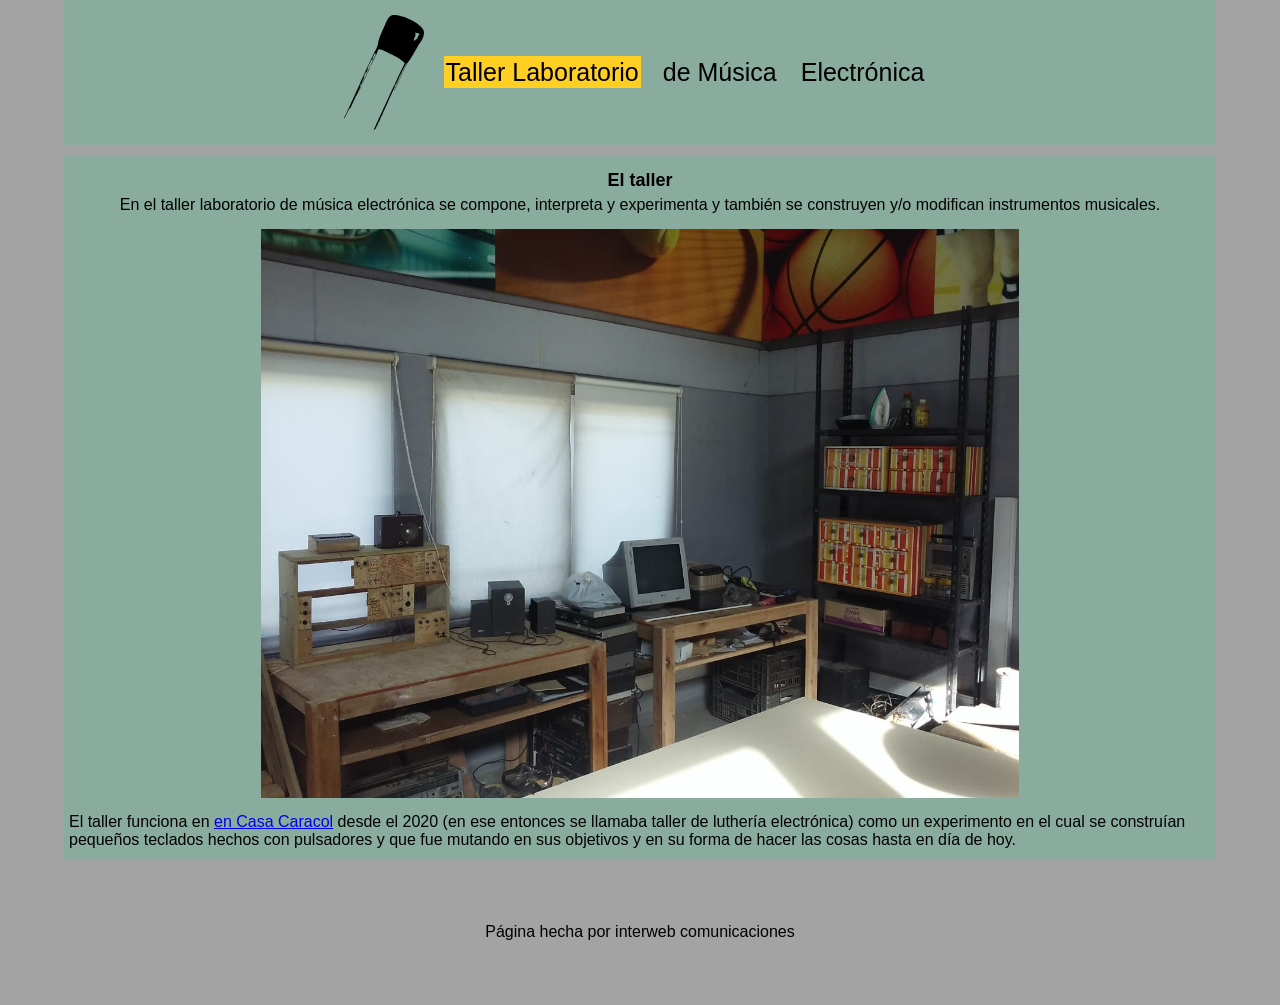
==== index.html @ 26223766 "links del header con wrap, botones de links amarillos" ====
<!DOCTYPE html>
<html lang="es">
<head>
    <meta charset="UTF-8">
    <meta name="viewport" content="width=device-width, initial-scale=1.0">
    <title>TLME</title>
    <link rel="stylesheet" href="./estilos/style.css">
</head>
<body>
    <header>
        <div>
            <div>
                <h1>
                    Taller laboratorio de música electrónica
                </h1>
            </div>

            <div>
                    <img src="./assets/capacitor.svg" alt="foto de un capacitor">
            </div>

            <nav>
                <ul>
                    <li><a href="index.html" class="aca">Taller Laboratorio</a></li>
                    <li><a href="musica.html"> de Música</a></li> 
                    <li><a href="electronica.html"> Electrónica</a></li>         
                </ul>
            </nav>
        </div>

    </header>

    <main>
        <div>
            <div>
                <h2>
                    El taller
                </h2>
                <p>
                    En el taller laboratorio de música electrónica se compone, 
                    interpreta y experimenta y también se construyen y/o 
                    modifican instrumentos musicales.
                </p>
            </div>
            
            <div>
                <img src="./assets/taller.jpeg" alt="el taller">
            </div>
            <div>
                <p>
                    El taller funciona en <a href="https://linktr.ee/CasaCaracolMDP" target="_blank"> en Casa Caracol</a> 
                    desde el 2020 (en ese entonces se llamaba taller de luthería electrónica) como un experimento
                    en el cual se construían pequeños teclados 
                    hechos con pulsadores y que fue mutando en sus objetivos y 
                    en su forma de hacer las cosas hasta en día de hoy.
                </p>
                
            </div>     
        </div>         
    </main>
    
    <footer>
        <nav>
            Página hecha por interweb comunicaciones
        </nav>
    </footer>

</body>

</html>
---- estilos/style.css ----
*{
    box-sizing:  border-box;
    margin: 0;
    padding: 0;
    font-family: sans-serif;
}

:root
{
    --amarillo-led: #ffcf23;
    --violeta-caja: #6a4e74;
    --arcilla: #cfb59a;
    --verde-pote: #89ac9e;
    --gris: #A3A3A3;
}

body
{
    background-color: var(--gris);
    display: flex;
    flex-direction: column;
    align-items: center;
}

body div h2
{
    display: flex;
    font-size: large;
    margin: 5px;
}

a:hover
{
    background-color: var(--amarillo-led);
}

a:active
{
    background-color: var(--violeta-caja);
    color: orange;
}

header
{
    display: flex;
    flex-direction: column;
    align-items: center;
    width: 90vw;
    height: max-content;
    margin-bottom: 10px;
    padding: 10px;
    background-color: var(--verde-pote);
}

header div
{
    display: flex;
    flex-direction: row;
    align-items: center;
    justify-content: center;
}

header div h1
{
    display: none;
}

header div img
{
    width: 10vh;
    padding: 5px;
}

header div nav ul
{
    display: flex;
    flex-direction: row;
    justify-content: space-evenly;
    align-items: center;
    list-style: none;
    font-size: 25px;
    padding: 5px;
    flex-wrap: wrap;
}

nav ul li a
{  
    color: black;
    text-decoration: none;
    margin: 10px;
    padding: 2px
}

a.aca
{
    color:black;
    background-color: var(--amarillo-led); 
}

main
{
    display: flex;
    justify-content: center;
}

nav.cajalinks
{
    display: flex;
    flex-direction: row;
    justify-content: space-between;
    align-items: center;
    flex-wrap: wrap;
}

button
{
    background-color: var(--amarillo-led);
    margin: 5vw;
    border: none;
    padding: 10px;
    cursor: pointer;
}

button a
{
    text-decoration: none;
    color: black;
    text-transform: none;
    font-size: 20px;
}

main div
{
    display: flex;
    flex-direction: column;
    justify-content: space-around;
    align-items: center;
    width: 90vw;
    padding: 5px;
    background-color: var(--verde-pote);
}

main div div img
{
    width: 60vw;
    padding: 5px;
}

footer nav 
{
    display: flex;
    flex-direction: column;
    justify-content: flex-end;
    align-items: center;
    margin: 5vw;
}
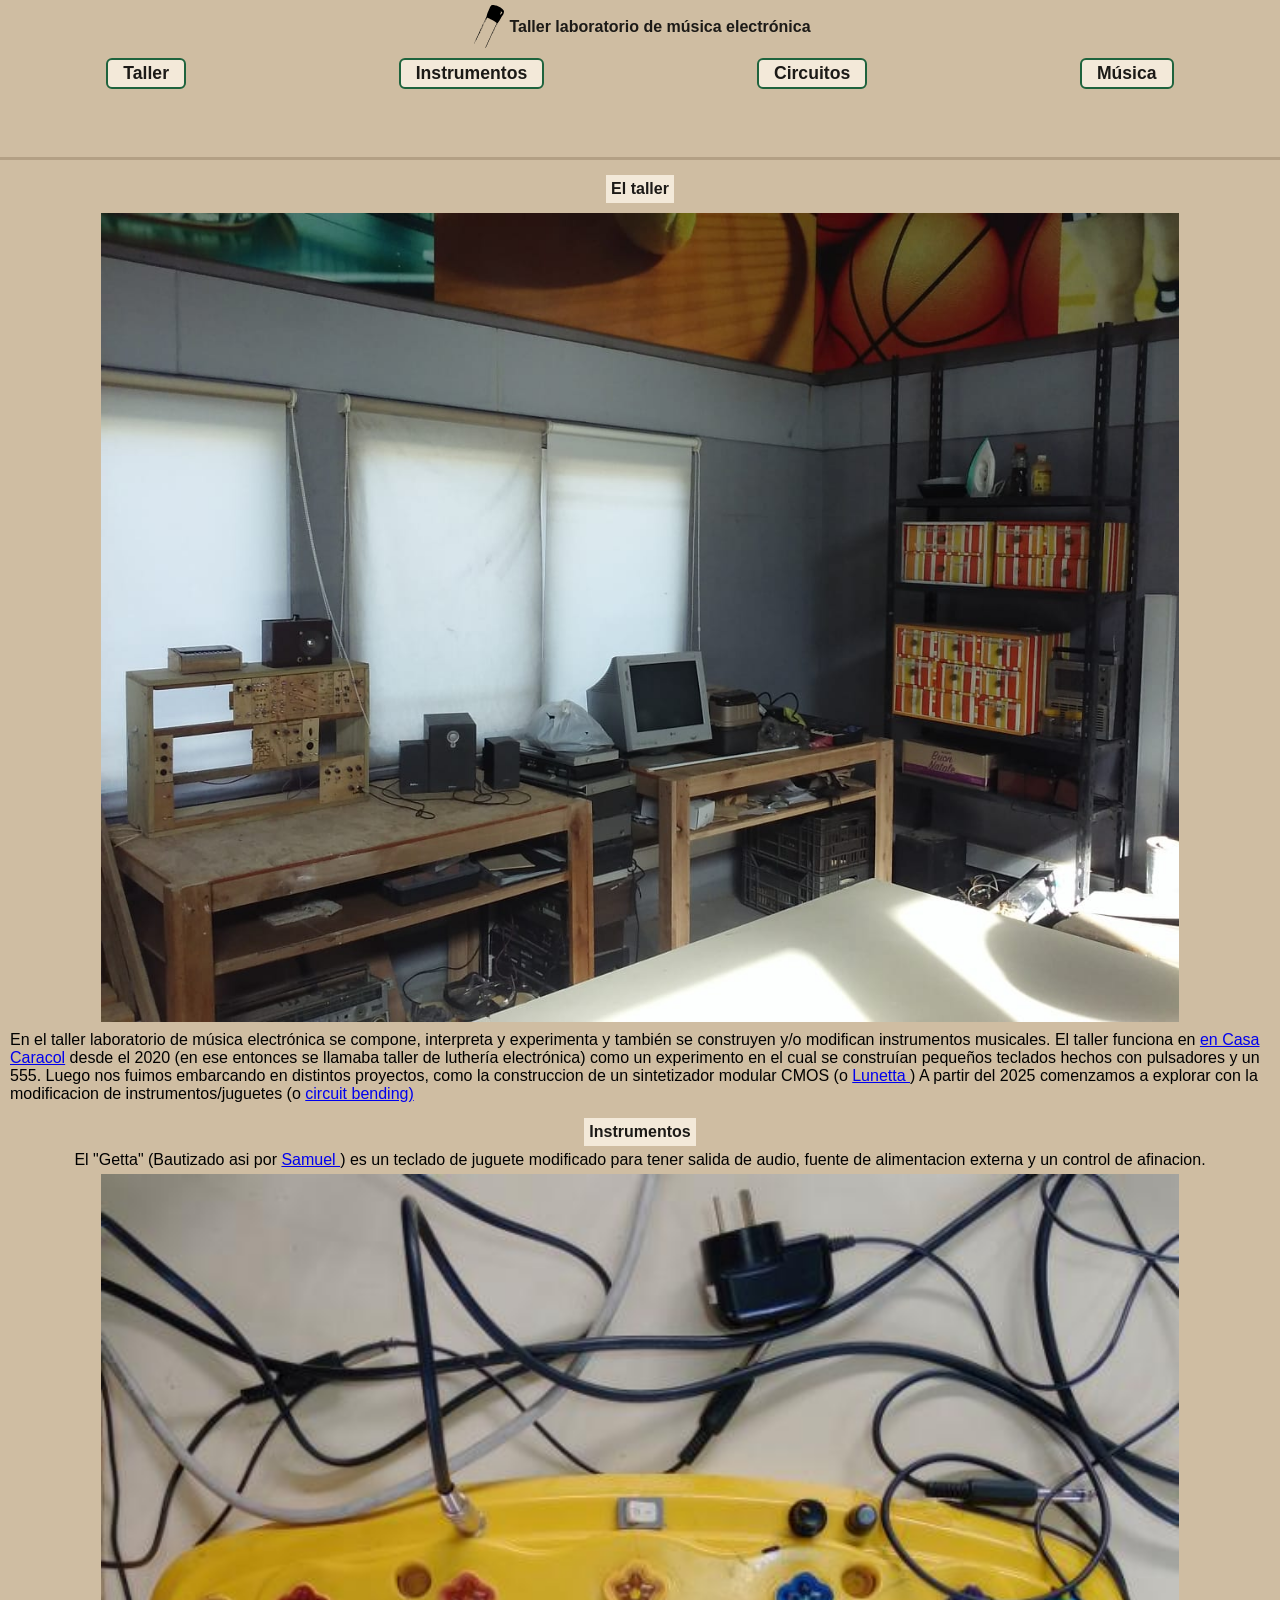
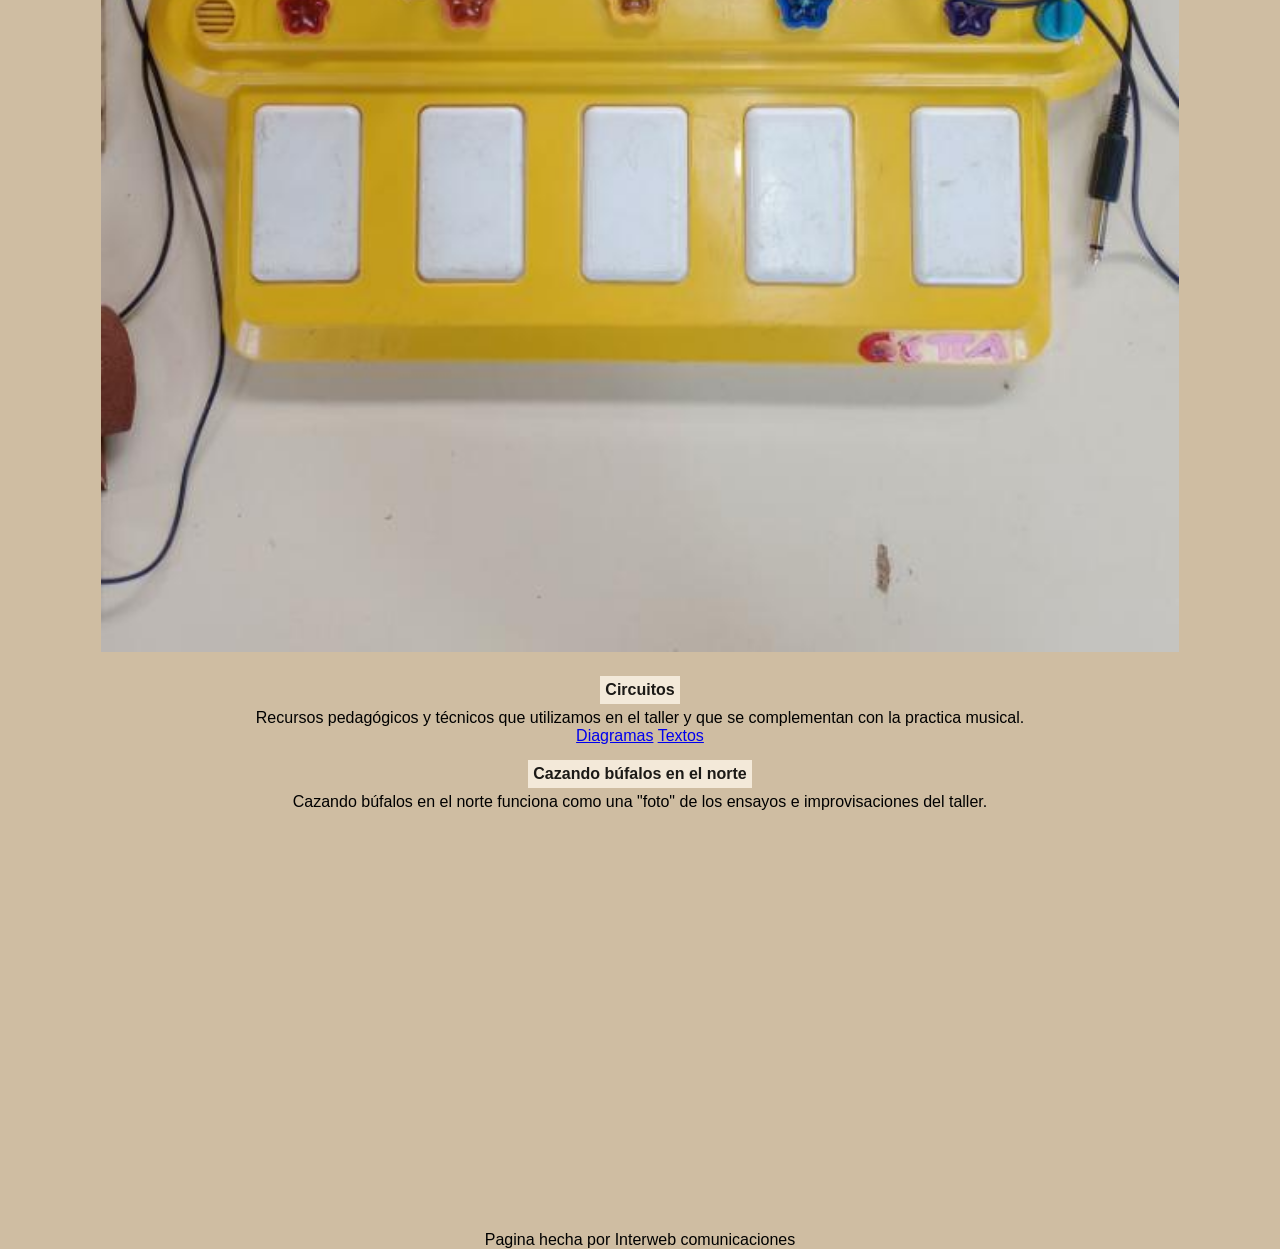
==== commit 7dadf3c3: "cambio de disenio en una sola pagina, header fijo y colores" ====
--- a/index.html
+++ b/index.html
@@ -1,68 +1,116 @@
 <!DOCTYPE html>
 <html lang="es">
+
 <head>
     <meta charset="UTF-8">
     <meta name="viewport" content="width=device-width, initial-scale=1.0">
     <title>TLME</title>
     <link rel="stylesheet" href="./estilos/style.css">
 </head>
+
 <body>
     <header>
         <div>
-            <div>
-                <h1>
-                    Taller laboratorio de música electrónica
-                </h1>
-            </div>
+            <img src="./assets/capacitor.svg" alt="imagen de un capacitor">
 
-            <div>
-                    <img src="./assets/capacitor.svg" alt="foto de un capacitor">
-            </div>
+            <h1>
+                Taller laboratorio de música electrónica
+            </h1>
+        </div>
 
-            <nav>
-                <ul>
-                    <li><a href="index.html" class="aca">Taller Laboratorio</a></li>
-                    <li><a href="musica.html"> de Música</a></li> 
-                    <li><a href="electronica.html"> Electrónica</a></li>         
-                </ul>
-            </nav>
-        </div>
+        <nav>
+            <ul>
+                <li><a href="#taller">Taller</a></li>
+                <li><a href="#instrumentos"> Instrumentos</a></li>
+                <li><a href="#circuitos"> Circuitos</a></li>
+                <li><a href="#musica"> Música</a></li>
+            </ul>
+        </nav>
 
     </header>
 
     <main>
-        <div>
-            <div>
-                <h2>
-                    El taller
-                </h2>
-                <p>
-                    En el taller laboratorio de música electrónica se compone, 
-                    interpreta y experimenta y también se construyen y/o 
-                    modifican instrumentos musicales.
-                </p>
-            </div>
-            
+        <section id="taller">
+            <h2>
+                El taller
+            </h2>
+
             <div>
                 <img src="./assets/taller.jpeg" alt="el taller">
             </div>
+
+            <p>
+                En el taller laboratorio de música electrónica se compone,
+                interpreta y experimenta y también se construyen y/o
+                modifican instrumentos musicales.
+                El taller funciona en <a href="https://linktr.ee/CasaCaracolMDP" target="_blank"> en Casa
+                    Caracol</a>
+                desde el 2020 (en ese entonces se llamaba taller de luthería electrónica) como un experimento
+                en el cual se construían pequeños teclados
+                hechos con pulsadores y un 555. Luego nos fuimos embarcando en distintos proyectos,
+                como la construccion de un sintetizador modular CMOS
+                (o <a
+                    href="https://docs.google.com/document/d/1V9qerry_PsXTZqt_UDx7C-wcuMe_6_gyy6M_MyAgQoA/edit?tab=t.0"
+                    target="_blank"> Lunetta </a>)
+                A partir del 2025 comenzamos a explorar con la modificacion de instrumentos/juguetes
+                (o <a href="https://en.wikipedia.org/wiki/Circuit_bending" target="_blank"> circuit bending)</a>
+            </p>
+        </section>
+
+        <section id="instrumentos">
+            <h2> Instrumentos </h2>
+            <p>
+                El "Getta" (Bautizado asi por <a href="https://sxamcontreras.bandcamp.com/" target="_blank"> Samuel
+                </a>) es
+                un teclado de juguete modificado
+                para tener salida de audio, fuente de alimentacion externa y un control de afinacion.
+            </p>
+
             <div>
-                <p>
-                    El taller funciona en <a href="https://linktr.ee/CasaCaracolMDP" target="_blank"> en Casa Caracol</a> 
-                    desde el 2020 (en ese entonces se llamaba taller de luthería electrónica) como un experimento
-                    en el cual se construían pequeños teclados 
-                    hechos con pulsadores y que fue mutando en sus objetivos y 
-                    en su forma de hacer las cosas hasta en día de hoy.
-                </p>
-                
-            </div>     
-        </div>         
+                <img src="./assets/getta1.jpeg" alt="foto del teclado de juguete">
+            </div>
+        </section>
+
+        <section id="circuitos">
+            <h2>
+                Circuitos
+            </h2>
+            <p>
+                Recursos pedagógicos y técnicos que utilizamos en el taller y que se complementan con la practica
+                musical.
+            </p>
+
+            <nav class="cajalinks">
+
+                <a href="https://drive.google.com/drive/folders/1W9xTWzK-E9thPkZ1Pwaa0SHVHJ707I5x?usp=drive_link"
+                    target="_blank"> Diagramas</a>
+
+                <a href="https://drive.google.com/drive/folders/1-6Q19fZo6RvL4JzKr99-4NXZNoeQMdE3?usp=sharing"
+                    target="_blank"> Textos</a>
+
+            </nav>
+        </section>
+
+        <section id="musica">
+            <h2>
+                Cazando búfalos en el norte
+            </h2>
+            <p>
+                Cazando búfalos en el norte funciona como una "foto"
+                de los ensayos e improvisaciones del taller.
+            </p>
+
+            <iframe style="border: 0; width: 250px; height: 250px;"
+                src="https://bandcamp.com/EmbeddedPlayer/album=2343134124/size=large/bgcol=ffffff/linkcol=0687f5/artwork=small/transparent=true/"
+                seamless><a href="https://tlme.bandcamp.com/album/cazando-b-falos-en-el-norte-vol-iii">Cazando
+                    búfalos en el norte vol III de Taller laboratorio de música electrónica</a></iframe>
+        </section>
     </main>
-    
+
     <footer>
-        <nav>
-            Página hecha por interweb comunicaciones
-        </nav>
+        <p>
+            Pagina hecha por Interweb comunicaciones
+        </p>
     </footer>
 
 </body>
--- a/estilos/style.css
+++ b/estilos/style.css
@@ -1,156 +1,156 @@
-*{
-    box-sizing:  border-box;
+:root {
+    /* 1. DOMINANTE / FONDO (60%) */
+    --color-fondo: #cfbda2;
+    --color-superficie: #f3e9d9;
+
+    /* 2. SECUNDARIO / ESTRUCTURA (30%) */
+    --color-titulos: #1e633d;
+    --color-bordes: #b3a085;
+
+    /* 3. ACENTO / INTERACCIÓN (10%) */
+    --color-botones: #154593;
+    --color-hover: #e1c049;
+    --color-links: #a67c37;
+
+    /* 4. TEXTO Y LECTURA */
+    --color-texto: #1c1a17;
+    --alto-header: 160px;
+}
+
+html {
+    scroll-padding-top: var(--alto-header);
+    /* Evita que los links internos queden tapados */
+}
+
+
+
+* {
+    box-sizing: border-box;
     margin: 0;
     padding: 0;
     font-family: sans-serif;
 }
 
-:root
-{
-    --amarillo-led: #ffcf23;
-    --violeta-caja: #6a4e74;
-    --arcilla: #cfb59a;
-    --verde-pote: #89ac9e;
-    --gris: #A3A3A3;
+@media (min-width: 768px) {
+    body header {
+        justify-content: flex-start;
+    }
 }
 
-body
-{
-    background-color: var(--gris);
+body {
+    background-color: var(--color-fondo);
     display: flex;
     flex-direction: column;
     align-items: center;
 }
 
-body div h2
-{
-    display: flex;
-    font-size: large;
-    margin: 5px;
+h1 {
+    font-size: 1rem;
+    color: var(--color-texto);
 }
 
-a:hover
-{
-    background-color: var(--amarillo-led);
+h2 {
+    display: flex;
+    font-size: 1rem;
+    margin: 5px;
+    padding: 5px;
+    background-color: var(--color-superficie);
+    color: var(--color-texto);
 }
 
-a:active
-{
-    background-color: var(--violeta-caja);
-    color: orange;
+header {
+    position: sticky;
+    top: 0;
+    z-index: 1000;
+
+    width: 100vw;
+    height: max-content;
+    background-color: var(--color-fondo);
+    height: var(--alto-header);
+    border-bottom: 3px solid var(--color-bordes);
+    /* 2px de grosor, línea sólida, color del borde */
 }
 
-header
-{
-    display: flex;
-    flex-direction: column;
-    align-items: center;
-    width: 90vw;
-    height: max-content;
-    margin-bottom: 10px;
-    padding: 10px;
-    background-color: var(--verde-pote);
-}
-
-header div
-{
+header div {
     display: flex;
     flex-direction: row;
     align-items: center;
     justify-content: center;
+    padding-bottom: 0.1rem;
 }
 
-header div h1
-{
-    display: none;
-}
-
-header div img
-{
-    width: 10vh;
+header img {
+    width: 2.5rem;
     padding: 5px;
 }
 
-header div nav ul
-{
+header nav ul {
     display: flex;
+    flex-wrap: wrap;
     flex-direction: row;
-    justify-content: space-evenly;
+    justify-content: space-around;
     align-items: center;
     list-style: none;
-    font-size: 25px;
-    padding: 5px;
-    flex-wrap: wrap;
+    font-size: 1.5rem;
 }
 
-nav ul li a
-{  
-    color: black;
+nav ul li a {
+    display: inline-block;
+    /* Necesario para que respete bien el padding y margen */
+    color: var(--color-texto);
+    background-color: var(--color-superficie);
     text-decoration: none;
-    margin: 10px;
-    padding: 2px
+    font-size: 1.1rem;
+    font-weight: bold;
+    border: 2px solid var(--color-titulos);
+    /* 2px de grosor, línea sólida, color del borde */
+
+    /* Espaciado interno: crea el bloque de fondo sin chocar con los de al lado */
+    padding: 3px 15px;
+    /* 8px arriba/abajo, 16px a los lados */
+    margin: 3px;
+    border-radius: 6px;
 }
 
-a.aca
-{
-    color:black;
-    background-color: var(--amarillo-led); 
+nav ul li a:hover {
+    background-color: var(--color-hover);
 }
 
-main
-{
-    display: flex;
-    justify-content: center;
+nav ul li a:active {
+    background-color: var(--color-links);
+    color: var(--color-botones);
 }
 
-nav.cajalinks
-{
-    display: flex;
-    flex-direction: row;
-    justify-content: space-between;
-    align-items: center;
-    flex-wrap: wrap;
-}
-
-button
-{
-    background-color: var(--amarillo-led);
-    margin: 5vw;
-    border: none;
-    padding: 10px;
-    cursor: pointer;
-}
-
-button a
-{
-    text-decoration: none;
-    color: black;
-    text-transform: none;
-    font-size: 20px;
-}
-
-main div
-{
+main {
     display: flex;
     flex-direction: column;
     justify-content: space-around;
     align-items: center;
-    width: 90vw;
+    width: 100vw;
     padding: 5px;
-    background-color: var(--verde-pote);
+    background-color: var(--color-fondo);
+    margin-bottom: var(--alto-header);
+    /* Es para que la ultima seccion comience justo despues del header*/
 }
 
-main div div img
-{
-    width: 60vw;
+section {
+    display: flex;
+    flex-direction: column;
+    justify-content: space-around;
+    align-items: center;
+    scroll-padding-top: var(--alto-header);
+    /* Evita que los links internos queden tapados */
+    padding: 5px;
+    width: 100%;
+}
+
+section div img {
+    width: 85vw;
     padding: 5px;
 }
 
-footer nav 
-{
+footer nav {
     display: flex;
-    flex-direction: column;
-    justify-content: flex-end;
-    align-items: center;
-    margin: 5vw;
+    justify-content: center;
+    margin: 10px;
 }
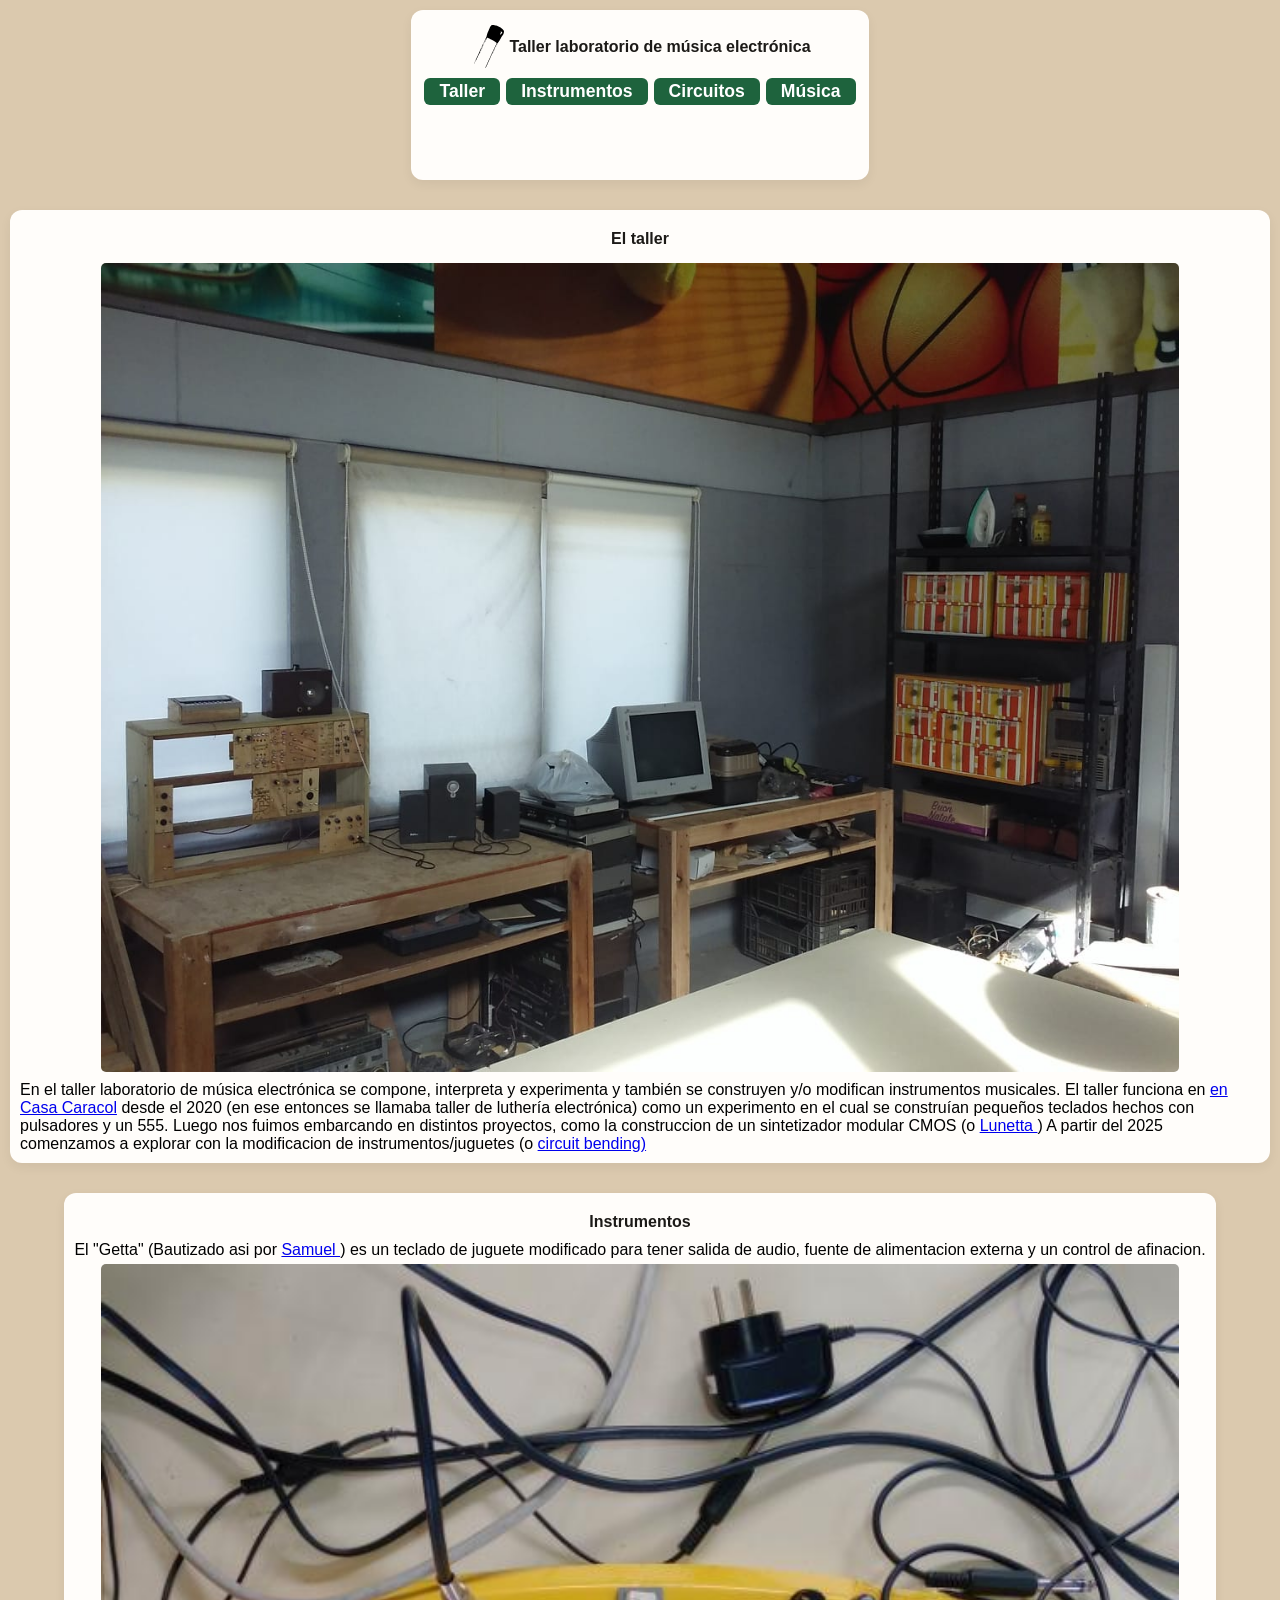
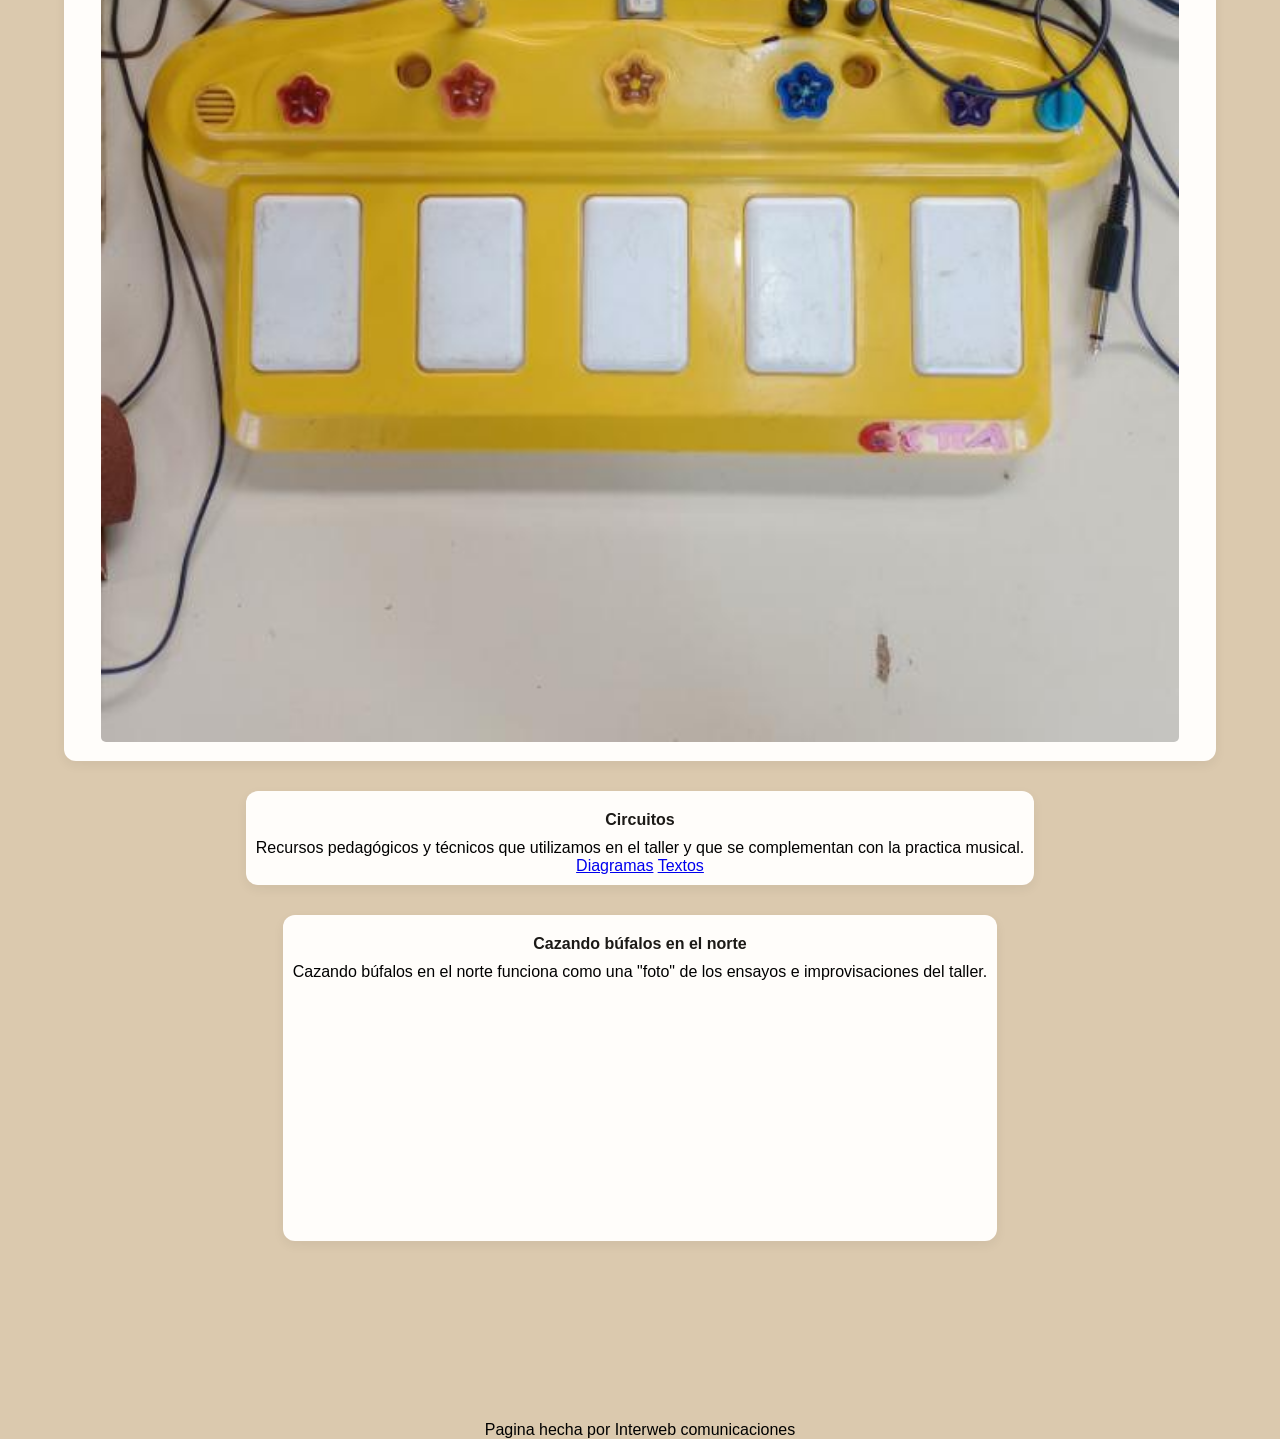
==== commit a3e4e816: "cambie el esquema de colores y agregue como unas tarjetitas para las secciones" ====
--- a/index.html
+++ b/index.html
@@ -100,6 +100,7 @@
                 de los ensayos e improvisaciones del taller.
             </p>
 
+
             <iframe style="border: 0; width: 250px; height: 250px;"
                 src="https://bandcamp.com/EmbeddedPlayer/album=2343134124/size=large/bgcol=ffffff/linkcol=0687f5/artwork=small/transparent=true/"
                 seamless><a href="https://tlme.bandcamp.com/album/cazando-b-falos-en-el-norte-vol-iii">Cazando
--- a/estilos/style.css
+++ b/estilos/style.css
@@ -1,29 +1,3 @@
-:root {
-    /* 1. DOMINANTE / FONDO (60%) */
-    --color-fondo: #cfbda2;
-    --color-superficie: #f3e9d9;
-
-    /* 2. SECUNDARIO / ESTRUCTURA (30%) */
-    --color-titulos: #1e633d;
-    --color-bordes: #b3a085;
-
-    /* 3. ACENTO / INTERACCIÓN (10%) */
-    --color-botones: #154593;
-    --color-hover: #e1c049;
-    --color-links: #a67c37;
-
-    /* 4. TEXTO Y LECTURA */
-    --color-texto: #1c1a17;
-    --alto-header: 160px;
-}
-
-html {
-    scroll-padding-top: var(--alto-header);
-    /* Evita que los links internos queden tapados */
-}
-
-
-
 * {
     box-sizing: border-box;
     margin: 0;
@@ -31,44 +5,52 @@
     font-family: sans-serif;
 }
 
-@media (min-width: 768px) {
-    body header {
-        justify-content: flex-start;
-    }
+:root {
+    /* 1. DOMINANTE / FONDO (60%) */
+    --color-fondo: #dbc9ae;
+    --color-superficie: #fffdfa;
+    --color-fondo-header: #f3e9d9;
+    /* color fondo resistor #cfbda2;*/
+    /* 2. SECUNDARIO / ESTRUCTURA (30%) */
+    --color-titulos: #1e633d;
+    --color-bordes: #b3a085;
+
+    /* 3. ACENTO / INTERACCIÓN (10%) */
+    --color-botones: #154593;
+    --color-hover: rgb(230, 159, 28);
+    --color-active: var(--color-superficie);
+
+    /* 4. TEXTO Y LECTURA */
+    --color-texto: #1c1a17;
+    --color-texto-links: white;
+
+    --alto-header: 170px;
+    /* tengo que indicar el alto del header distinto a esto porque sino se me van a pegar las tarjetas */
 }
 
-body {
-    background-color: var(--color-fondo);
-    display: flex;
-    flex-direction: column;
-    align-items: center;
+html {
+    scroll-padding-top: var(--alto-header);
+    /* Evita que los links internos queden tapados */
+    scroll-behavior: smooth;
 }
 
-h1 {
-    font-size: 1rem;
-    color: var(--color-texto);
-}
-
-h2 {
-    display: flex;
-    font-size: 1rem;
-    margin: 5px;
-    padding: 5px;
+section,
+header {
     background-color: var(--color-superficie);
-    color: var(--color-texto);
+    border-radius: 12px;
+    padding: 10px;
+    margin: 10px;
+    box-shadow: 0 4px 12px rgba(0, 0, 0, 0.06);
+    /* Sombra sutil que le da profundidad */
+    /* border: 2px solid green; */
 }
 
 header {
     position: sticky;
     top: 0;
     z-index: 1000;
-
-    width: 100vw;
     height: max-content;
-    background-color: var(--color-fondo);
     height: var(--alto-header);
-    border-bottom: 3px solid var(--color-bordes);
-    /* 2px de grosor, línea sólida, color del borde */
 }
 
 header div {
@@ -94,16 +76,57 @@
     font-size: 1.5rem;
 }
 
+main {
+    display: flex;
+    flex-direction: column;
+    justify-content: space-around;
+    align-items: center;
+    margin-bottom: var(--alto-header);
+    /* Es para que la ultima seccion comience justo despues del header*/
+}
+
+section {
+    display: flex;
+    flex-direction: column;
+    justify-content: space-around;
+    align-items: center;
+
+    margin-top: 20px;
+}
+
+section div img {
+    width: 85vw;
+    padding: 5px;
+    border-radius: 10px;
+}
+
+body {
+    background-color: var(--color-fondo);
+    display: flex;
+    flex-direction: column;
+    align-items: center;
+}
+
+h1,
+h2 {
+    font-size: 1rem;
+    color: var(--color-texto);
+}
+
+h2 {
+    display: flex;
+    margin: 5px;
+    padding: 5px;
+}
+
 nav ul li a {
     display: inline-block;
     /* Necesario para que respete bien el padding y margen */
-    color: var(--color-texto);
-    background-color: var(--color-superficie);
+    color: var(--color-texto-links);
+    background-color: var(--color-titulos);
     text-decoration: none;
     font-size: 1.1rem;
     font-weight: bold;
-    border: 2px solid var(--color-titulos);
-    /* 2px de grosor, línea sólida, color del borde */
 
     /* Espaciado interno: crea el bloque de fondo sin chocar con los de al lado */
     padding: 3px 15px;
@@ -117,37 +140,10 @@
 }
 
 nav ul li a:active {
-    background-color: var(--color-links);
-    color: var(--color-botones);
+    background-color: var(--color-active);
+    color: var(--color);
 }
 
-main {
-    display: flex;
-    flex-direction: column;
-    justify-content: space-around;
-    align-items: center;
-    width: 100vw;
-    padding: 5px;
-    background-color: var(--color-fondo);
-    margin-bottom: var(--alto-header);
-    /* Es para que la ultima seccion comience justo despues del header*/
-}
-
-section {
-    display: flex;
-    flex-direction: column;
-    justify-content: space-around;
-    align-items: center;
-    scroll-padding-top: var(--alto-header);
-    /* Evita que los links internos queden tapados */
-    padding: 5px;
-    width: 100%;
-}
-
-section div img {
-    width: 85vw;
-    padding: 5px;
-}
 
 footer nav {
     display: flex;
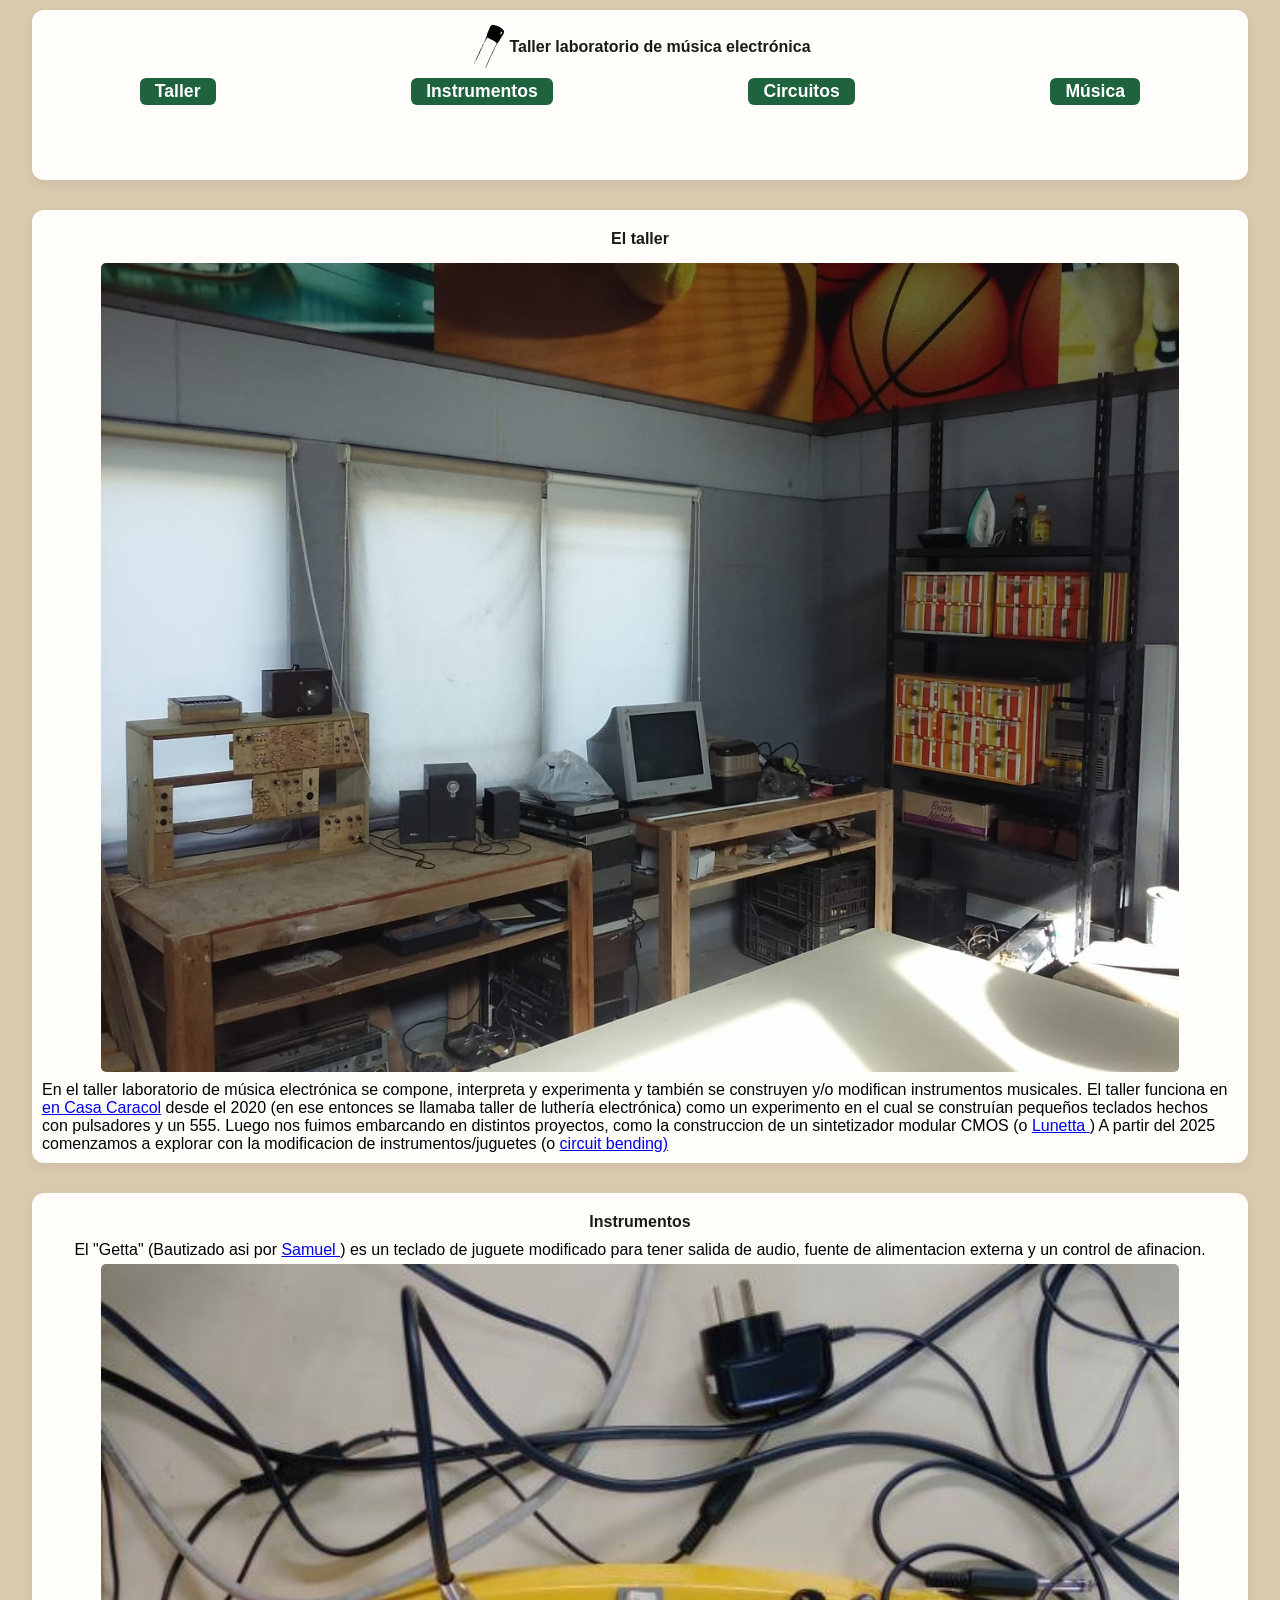
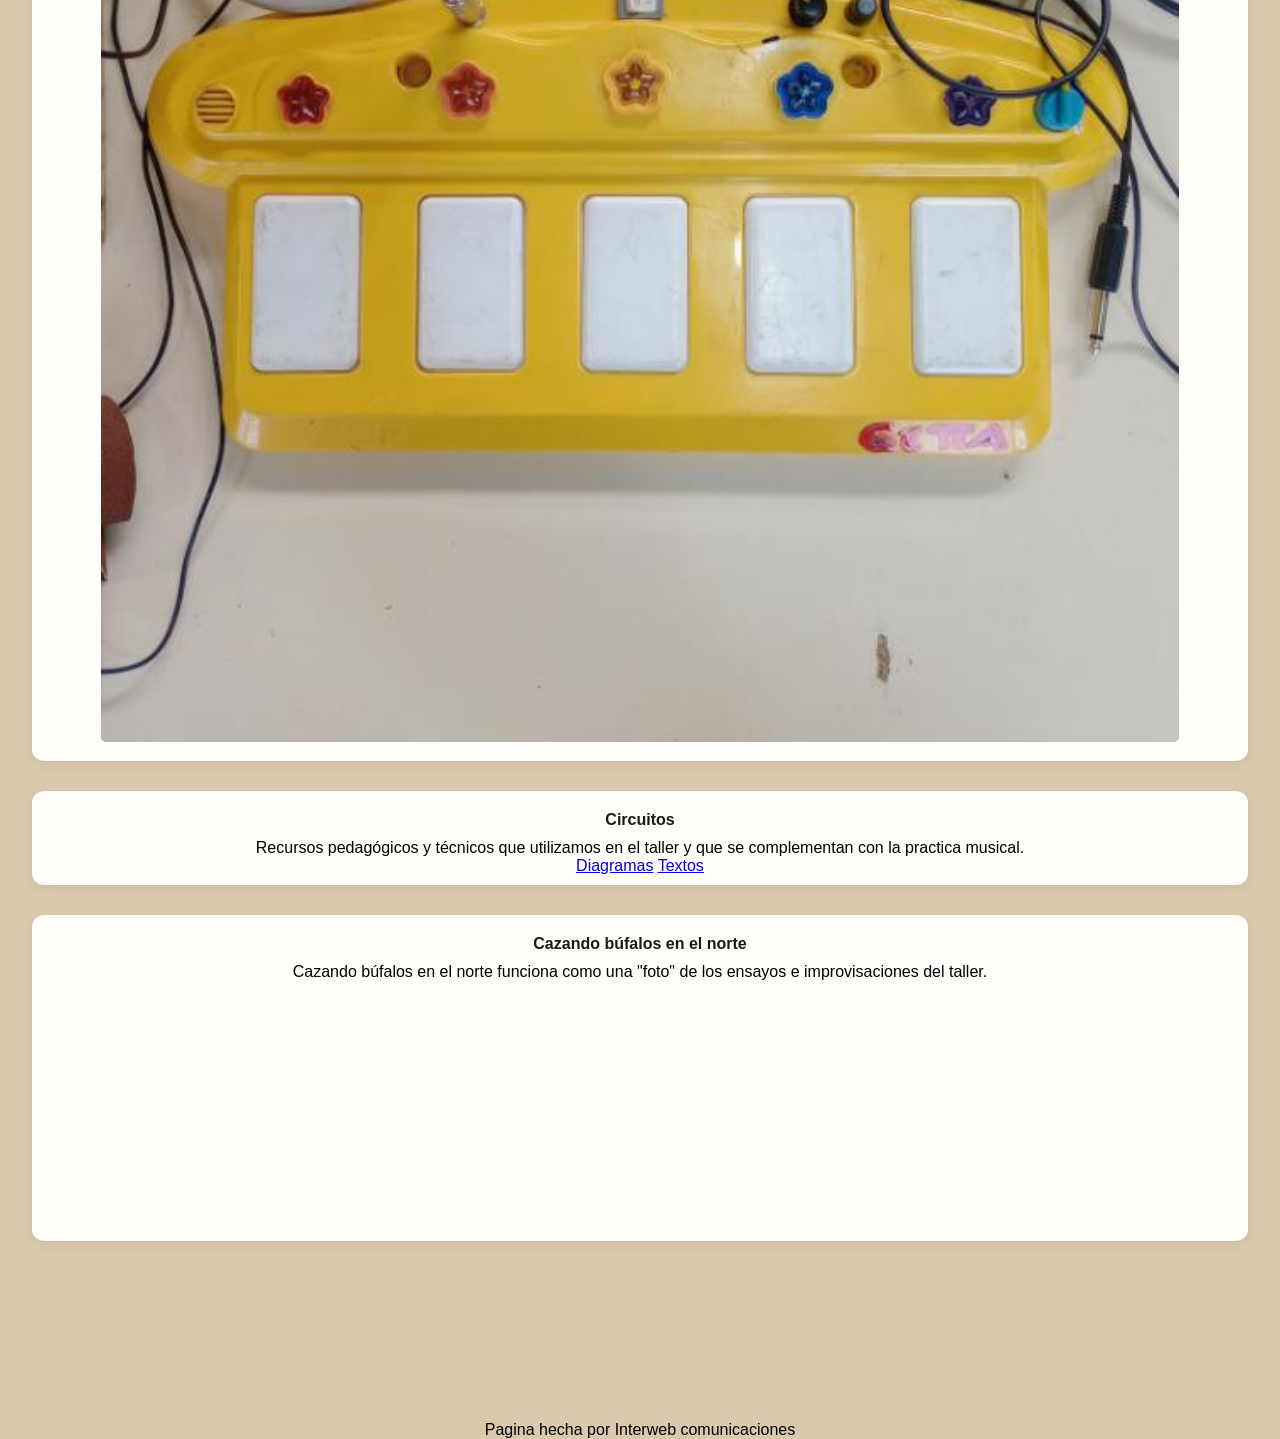
==== commit bfadab5a: "pase los estilos del iframe del html al css" ====
--- a/index.html
+++ b/index.html
@@ -101,10 +101,11 @@
             </p>
 
 
-            <iframe style="border: 0; width: 250px; height: 250px;"
+            <iframe
                 src="https://bandcamp.com/EmbeddedPlayer/album=2343134124/size=large/bgcol=ffffff/linkcol=0687f5/artwork=small/transparent=true/"
-                seamless><a href="https://tlme.bandcamp.com/album/cazando-b-falos-en-el-norte-vol-iii">Cazando
-                    búfalos en el norte vol III de Taller laboratorio de música electrónica</a></iframe>
+                seamless><a href="https://tlme.bandcamp.com/album/cazando-b-falos-en-el-norte-vol-iii"> Link de Bandcamp
+                    del álbum "Cazando búfalos en el norte vol III" de Taller laboratorio de música
+                    electrónica</a></iframe>
         </section>
     </main>
 
--- a/estilos/style.css
+++ b/estilos/style.css
@@ -24,12 +24,14 @@
     --color-texto: #1c1a17;
     --color-texto-links: white;
 
+    --ancho-imagen: 85vw;
+    --ancho-secciones: 95vw;
     --alto-header: 170px;
     /* tengo que indicar el alto del header distinto a esto porque sino se me van a pegar las tarjetas */
 }
 
 html {
-    scroll-padding-top: var(--alto-header);
+    scroll-padding-top: calc(var(--alto-header) + 30px);
     /* Evita que los links internos queden tapados */
     scroll-behavior: smooth;
 }
@@ -49,8 +51,8 @@
     position: sticky;
     top: 0;
     z-index: 1000;
-    height: max-content;
     height: var(--alto-header);
+    width: var(--ancho-secciones);
 }
 
 header div {
@@ -90,12 +92,12 @@
     flex-direction: column;
     justify-content: space-around;
     align-items: center;
-
     margin-top: 20px;
+    width: var(--ancho-secciones);
 }
 
 section div img {
-    width: 85vw;
+    width: var(--ancho-imagen);
     padding: 5px;
     border-radius: 10px;
 }
@@ -144,6 +146,11 @@
     color: var(--color);
 }
 
+iframe {
+    border: 0;
+    width: 250px;
+    height: 250px;
+}
 
 footer nav {
     display: flex;
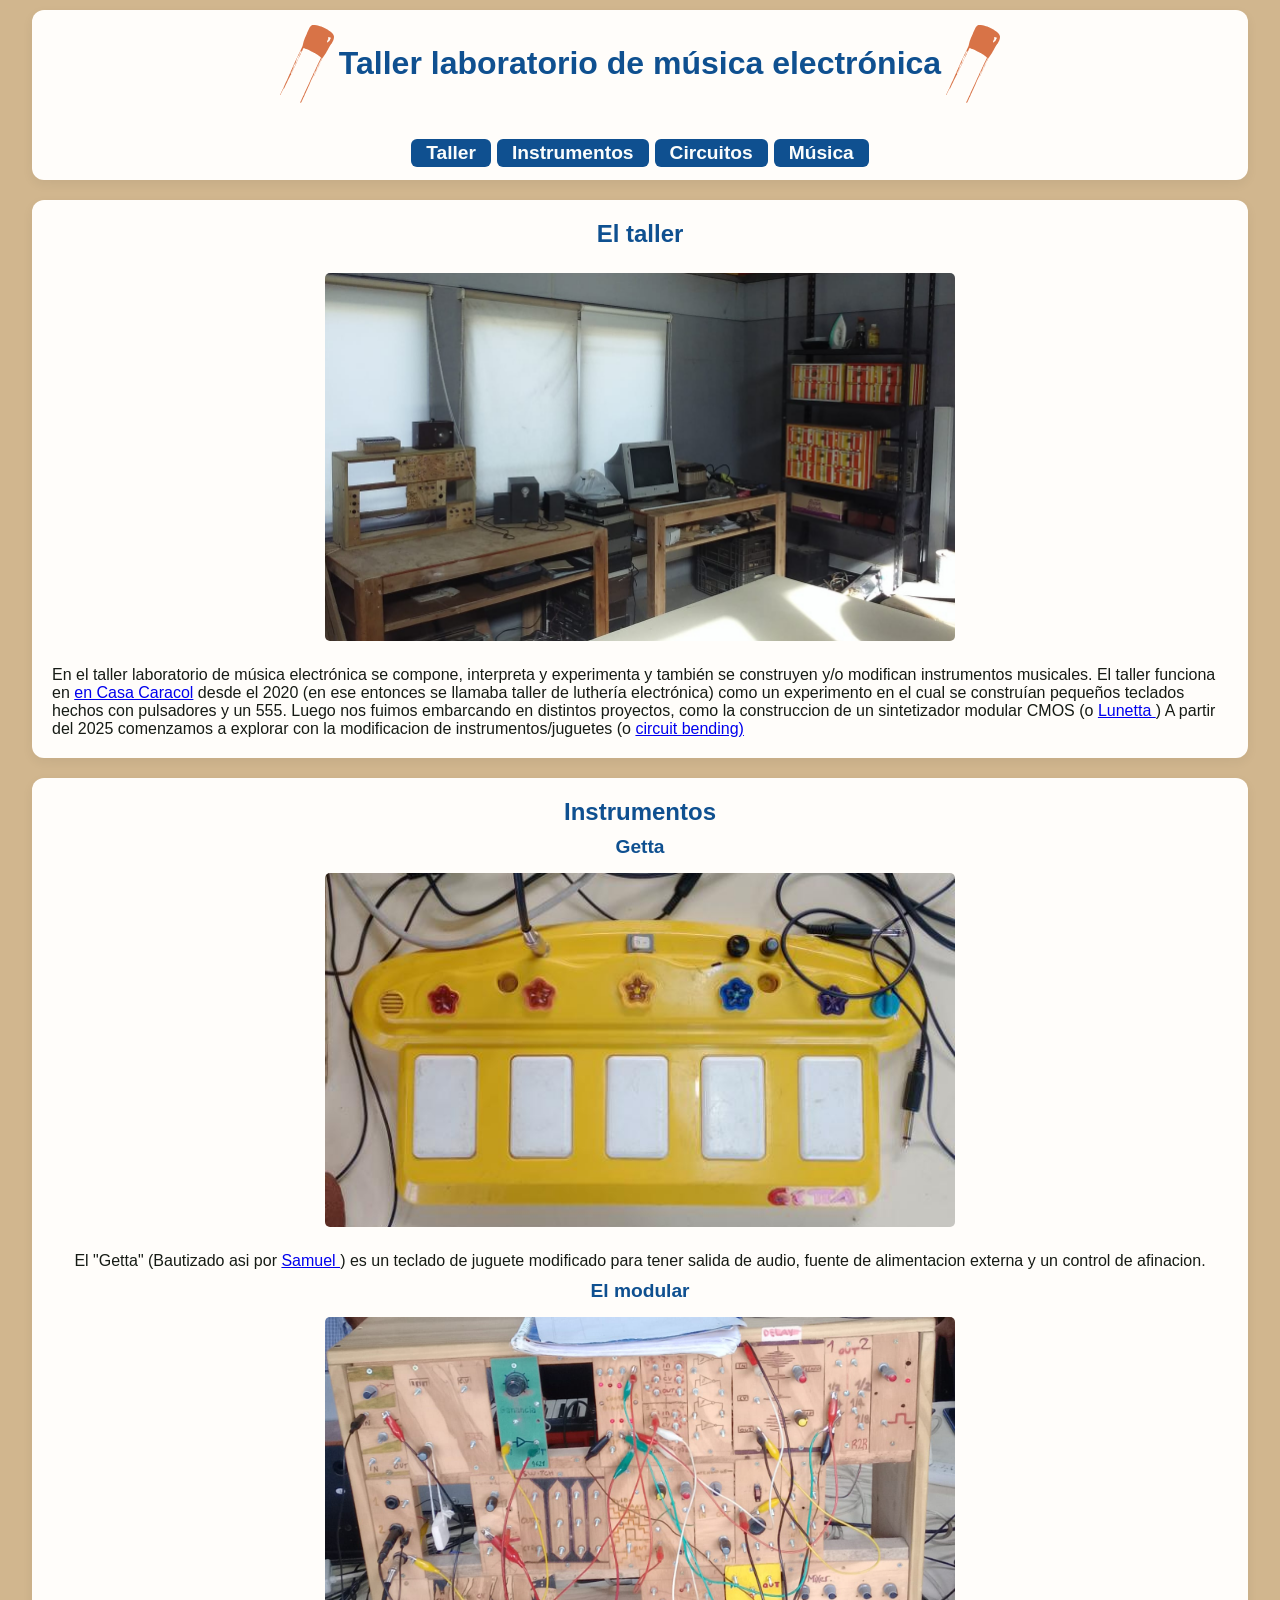
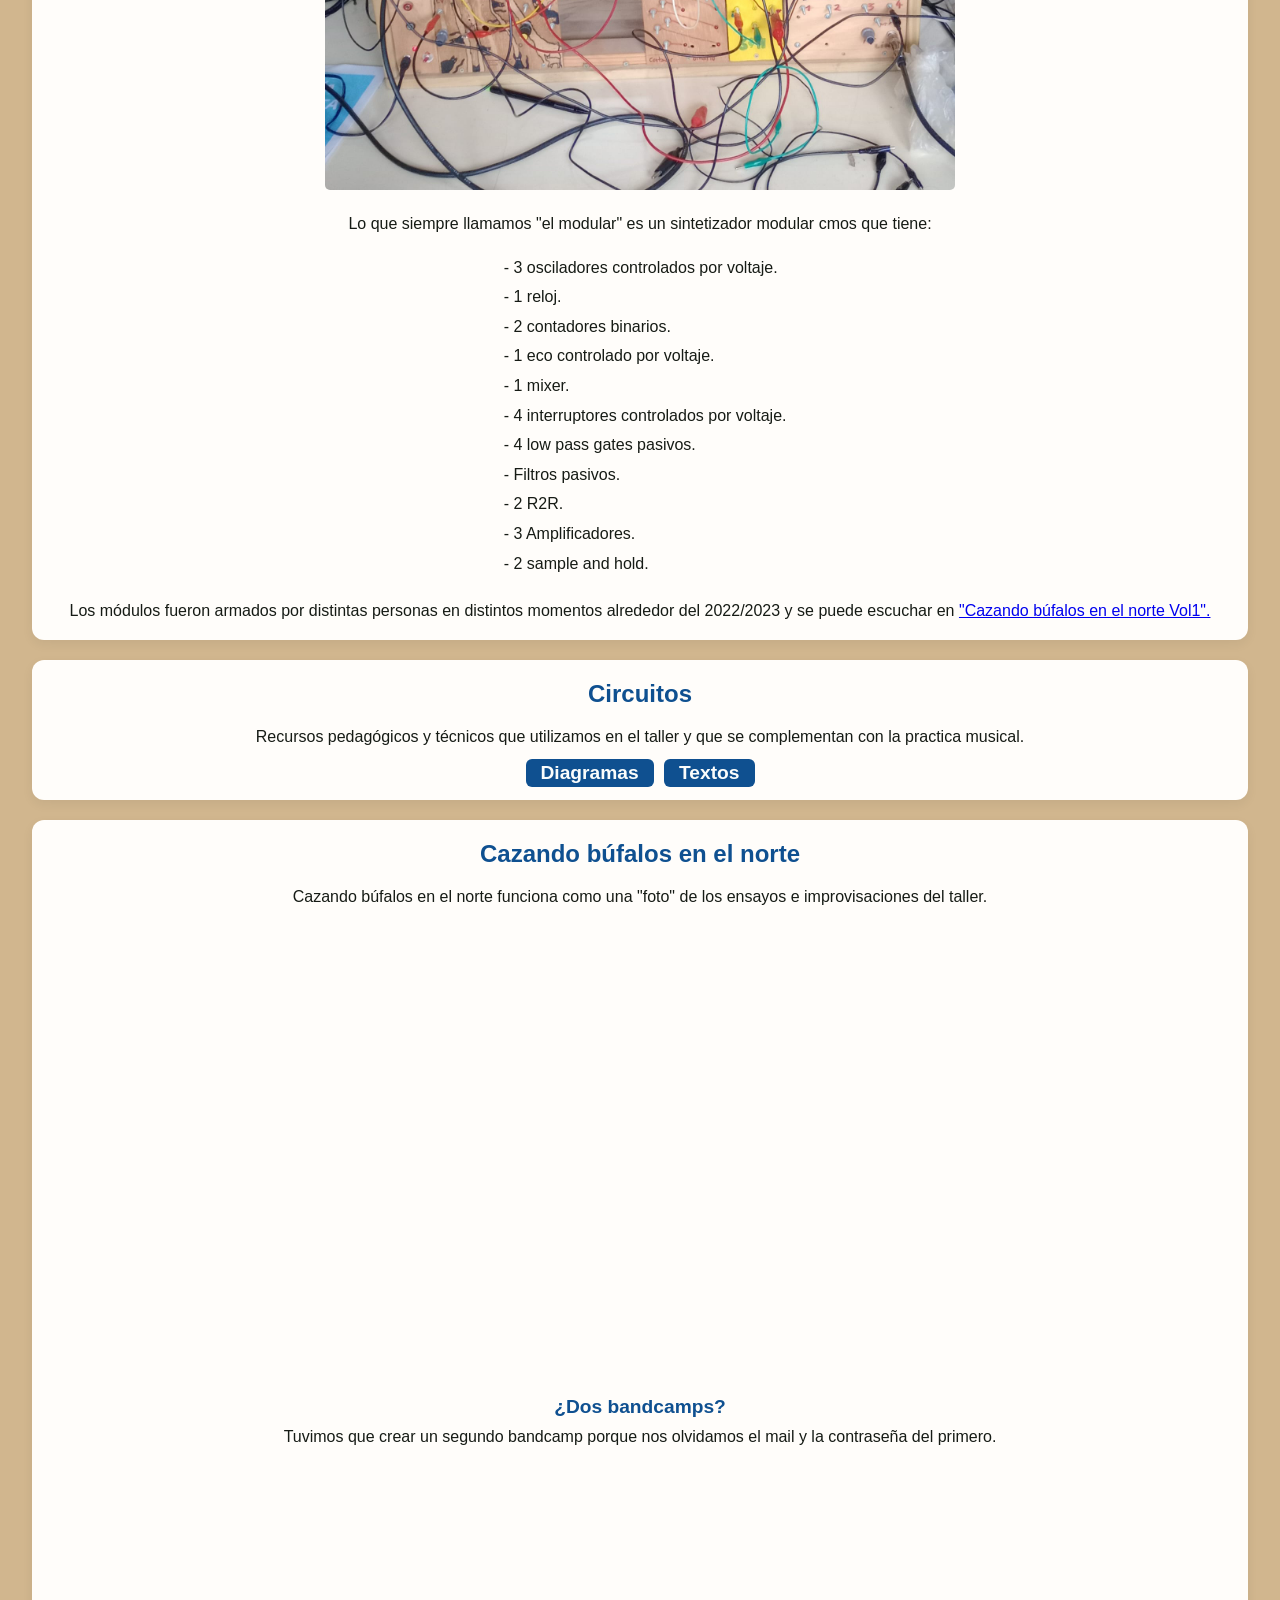
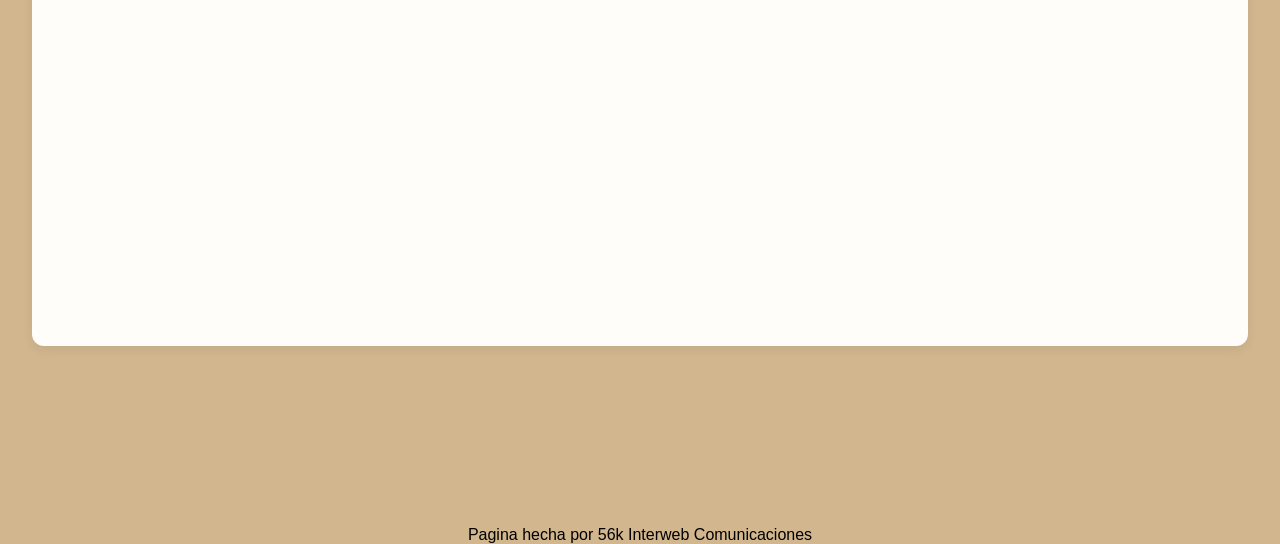
==== commit 73542138: "cambie el tema de colores a colores de r 56k, quite divs redundantes y cambie tamaños de fuentes.Amp" ====
--- a/index.html
+++ b/index.html
@@ -16,6 +16,8 @@
             <h1>
                 Taller laboratorio de música electrónica
             </h1>
+
+            <img src="./assets/capacitor.svg" alt="imagen de un capacitor">
         </div>
 
         <nav>
@@ -35,9 +37,7 @@
                 El taller
             </h2>
 
-            <div>
-                <img src="./assets/taller.jpeg" alt="el taller">
-            </div>
+            <img src="./assets/taller.jpeg" alt="el taller">
 
             <p>
                 En el taller laboratorio de música electrónica se compone,
@@ -58,7 +58,9 @@
         </section>
 
         <section id="instrumentos">
-            <h2> Instrumentos </h2>
+            <h2>Instrumentos </h2>
+            <h3>Getta </h3>
+            <img src="./assets/getta1.jpeg" alt="foto del teclado de juguete">
             <p>
                 El "Getta" (Bautizado asi por <a href="https://sxamcontreras.bandcamp.com/" target="_blank"> Samuel
                 </a>) es
@@ -66,9 +68,35 @@
                 para tener salida de audio, fuente de alimentacion externa y un control de afinacion.
             </p>
 
-            <div>
-                <img src="./assets/getta1.jpeg" alt="foto del teclado de juguete">
-            </div>
+
+            <h3>El modular</h3>
+            <img src="./assets/modular2.jpeg" alt="foto de un sintetizador modular cmos">
+            <p>
+                Lo que siempre llamamos "el modular" es un sintetizador modular cmos que tiene:
+            </p>
+
+            <ul class="lista-modulos">
+                <li>3 osciladores controlados por voltaje.</li>
+                <li>1 reloj.</li>
+                <li>2 contadores binarios.</li>
+                <li>1 eco controlado por voltaje.</li>
+                <li>1 mixer.</li>
+                <li>4 interruptores controlados por voltaje.</li>
+                <li>4 low pass gates pasivos.</li>
+                <li>Filtros pasivos.</li>
+                <li>2 R2R.</li>
+                <li>3 Amplificadores.</li>
+                <li>2 sample and hold.</li>
+            </ul>
+
+            <p>
+                Los módulos fueron armados por distintas personas en distintos momentos alrededor del 2022/2023 y se
+                puede escuchar
+                en <a
+                    href="https://tallerdelutheriaelectronica.bandcamp.com/album/cazando-b-falos-en-el-norte-vol-1?from=embed">"Cazando
+                    búfalos en el norte Vol1".</a>
+            </p>
+
         </section>
 
         <section id="circuitos">
@@ -80,14 +108,12 @@
                 musical.
             </p>
 
-            <nav class="cajalinks">
-
+            <nav>
                 <a href="https://drive.google.com/drive/folders/1W9xTWzK-E9thPkZ1Pwaa0SHVHJ707I5x?usp=drive_link"
                     target="_blank"> Diagramas</a>
 
                 <a href="https://drive.google.com/drive/folders/1-6Q19fZo6RvL4JzKr99-4NXZNoeQMdE3?usp=sharing"
                     target="_blank"> Textos</a>
-
             </nav>
         </section>
 
@@ -100,18 +126,31 @@
                 de los ensayos e improvisaciones del taller.
             </p>
 
-
-            <iframe
-                src="https://bandcamp.com/EmbeddedPlayer/album=2343134124/size=large/bgcol=ffffff/linkcol=0687f5/artwork=small/transparent=true/"
+            <iframe title="Bandcamp del taller"
+                src="https://bandcamp.com/EmbeddedPlayer/album=2343134124/size=large/bgcol=ffffff/linkcol=0687f5/transparent=true/"
                 seamless><a href="https://tlme.bandcamp.com/album/cazando-b-falos-en-el-norte-vol-iii"> Link de Bandcamp
                     del álbum "Cazando búfalos en el norte vol III" de Taller laboratorio de música
                     electrónica</a></iframe>
+
+            <h3>
+                ¿Dos bandcamps?
+            </h3>
+
+            <p>
+                Tuvimos que crear un segundo bandcamp porque nos olvidamos el mail y la contraseña del primero.
+            </p>
+
+            <iframe title="Primer bandcamp del taller"
+                src="https://bandcamp.com/EmbeddedPlayer/album=859822366/size=large/bgcol=ffffff/linkcol=0687f5/tracklist=false/transparent=true/"
+                seamless><a
+                    href="https://tallerdelutheriaelectronica.bandcamp.com/album/cazando-b-falos-en-el-norte-vol-1">Cazando
+                    búfalos en el norte vol. 1 de Taller de luthería electrónica</a></iframe>
         </section>
     </main>
 
     <footer>
         <p>
-            Pagina hecha por Interweb comunicaciones
+            Pagina hecha por 56k Interweb Comunicaciones
         </p>
     </footer>
 
--- a/estilos/style.css
+++ b/estilos/style.css
@@ -2,29 +2,36 @@
     box-sizing: border-box;
     margin: 0;
     padding: 0;
-    font-family: sans-serif;
-}
+    font-family: 'Lucida Sans', 'Lucida Sans Regular', 'Lucida Grande', 'Lucida Sans Unicode', Geneva, Verdana, sans-serif;
+}
+
+/* --sea-green: #528F65ff;
+--steel-azure: #0F5090ff;
+--dark-goldenrod: #C08328ff;
+--burnt-peach: #D87347ff;
+--white: #FBFDFCff; */
 
 :root {
     /* 1. DOMINANTE / FONDO (60%) */
-    --color-fondo: #dbc9ae;
+    --color-fondo: rgb(209, 182, 142);
     --color-superficie: #fffdfa;
-    --color-fondo-header: #f3e9d9;
-    /* color fondo resistor #cfbda2;*/
+
     /* 2. SECUNDARIO / ESTRUCTURA (30%) */
-    --color-titulos: #1e633d;
-    --color-bordes: #b3a085;
+    --color-caja-titulos: #0F5090ff;
+    --color-bordes: black;
+    --color-fondo-header: var(--color-superficie);
 
     /* 3. ACENTO / INTERACCIÓN (10%) */
-    --color-botones: #154593;
-    --color-hover: rgb(230, 159, 28);
-    --color-active: var(--color-superficie);
+    --color-hover: #528F65ff;
+    --color-active: #D87347ff;
+    --color-titulos: #0F5090ff;
 
     /* 4. TEXTO Y LECTURA */
-    --color-texto: #1c1a17;
-    --color-texto-links: white;
+    --color-texto: #161b15;
+    --color-texto-links: #FBFDFCff;
 
     --ancho-imagen: 85vw;
+    --ancho-imagen-tablet: 50vw;
     --ancho-secciones: 95vw;
     --alto-header: 170px;
     /* tengo que indicar el alto del header distinto a esto porque sino se me van a pegar las tarjetas */
@@ -38,16 +45,27 @@
 
 section,
 header {
-    background-color: var(--color-superficie);
     border-radius: 12px;
     padding: 10px;
     margin: 10px;
     box-shadow: 0 4px 12px rgba(0, 0, 0, 0.06);
-    /* Sombra sutil que le da profundidad */
-    /* border: 2px solid green; */
+}
+
+section {
+    background-color: var(--color-superficie);
+}
+
+section p {
+    color: var(--color-texto);
+    margin: 10px;
 }
 
 header {
+    background-color: var(--color-fondo-header);
+    display: flex;
+    flex-direction: column;
+    justify-content: space-between;
+    align-items: center;
     position: sticky;
     top: 0;
     z-index: 1000;
@@ -64,8 +82,9 @@
 }
 
 header img {
-    width: 2.5rem;
+    width: 3rem;
     padding: 5px;
+    filter: invert(0%);
 }
 
 header nav ul {
@@ -75,7 +94,6 @@
     justify-content: space-around;
     align-items: center;
     list-style: none;
-    font-size: 1.5rem;
 }
 
 main {
@@ -92,42 +110,68 @@
     flex-direction: column;
     justify-content: space-around;
     align-items: center;
-    margin-top: 20px;
+    margin-top: 10px;
     width: var(--ancho-secciones);
 }
 
-section div img {
+section img {
     width: var(--ancho-imagen);
     padding: 5px;
     border-radius: 10px;
+    margin: 10px;
+}
+
+.lista-modulos {
+    list-style-type: "- ";
+    /* Cambia los puntos por un guion y un espacio */
+    padding-left: 20px;
+    /* Sangría a la izquierda */
+    margin: 12px 0;
+    line-height: 1.6;
+    /* Espaciado cómodo entre líneas */
+    color: var(--color-texto);
+}
+
+.lista-modulos li {
+    margin-bottom: 4px;
+    /* Pequeña separación entre cada módulo */
 }
 
 body {
     background-color: var(--color-fondo);
+    /* background-image: url('../assets/fondopagina.svg'); */
     display: flex;
     flex-direction: column;
     align-items: center;
 }
 
 h1,
-h2 {
-    font-size: 1rem;
-    color: var(--color-texto);
-}
-
-h2 {
-    display: flex;
+section h2,
+section h3 {
+    color: #0F5090ff;
+}
+
+h1 {
+    font-size: 1.5rem;
+}
+
+section h2 {
     margin: 5px;
     padding: 5px;
-}
-
-nav ul li a {
+    font-size: 1.5rem;
+}
+
+h3 {
+    font-size: 1.2rem;
+}
+
+nav ul li a, nav a {
     display: inline-block;
     /* Necesario para que respete bien el padding y margen */
     color: var(--color-texto-links);
-    background-color: var(--color-titulos);
+    background-color: var(--color-caja-titulos);
     text-decoration: none;
-    font-size: 1.1rem;
+    font-size: 1.2rem;
     font-weight: bold;
 
     /* Espaciado interno: crea el bloque de fondo sin chocar con los de al lado */
@@ -139,6 +183,8 @@
 
 nav ul li a:hover {
     background-color: var(--color-hover);
+    border-color: var(--color-bordes);
+    color: white;
 }
 
 nav ul li a:active {
@@ -147,13 +193,37 @@
 }
 
 iframe {
+    width: 100%;
+    max-width: 350px;
+    /* Ancho estándar de Bandcamp */
+    min-height: 470px;
+    /* Alto necesario para que se vea el reproductor grande */
     border: 0;
-    width: 250px;
-    height: 250px;
+    display: block;
+    margin: 5px;
 }
 
 footer nav {
     display: flex;
     justify-content: center;
     margin: 10px;
+}
+
+@media (min-width: 768px) {
+
+    header img {
+        width: 4rem;
+    }
+
+    section img {
+        width: var(--ancho-imagen-tablet);
+    }
+
+    h1 {
+        font-size: 2rem;
+    }
+
+    h2 {
+        font-size: 1.7rem;
+    }
 }
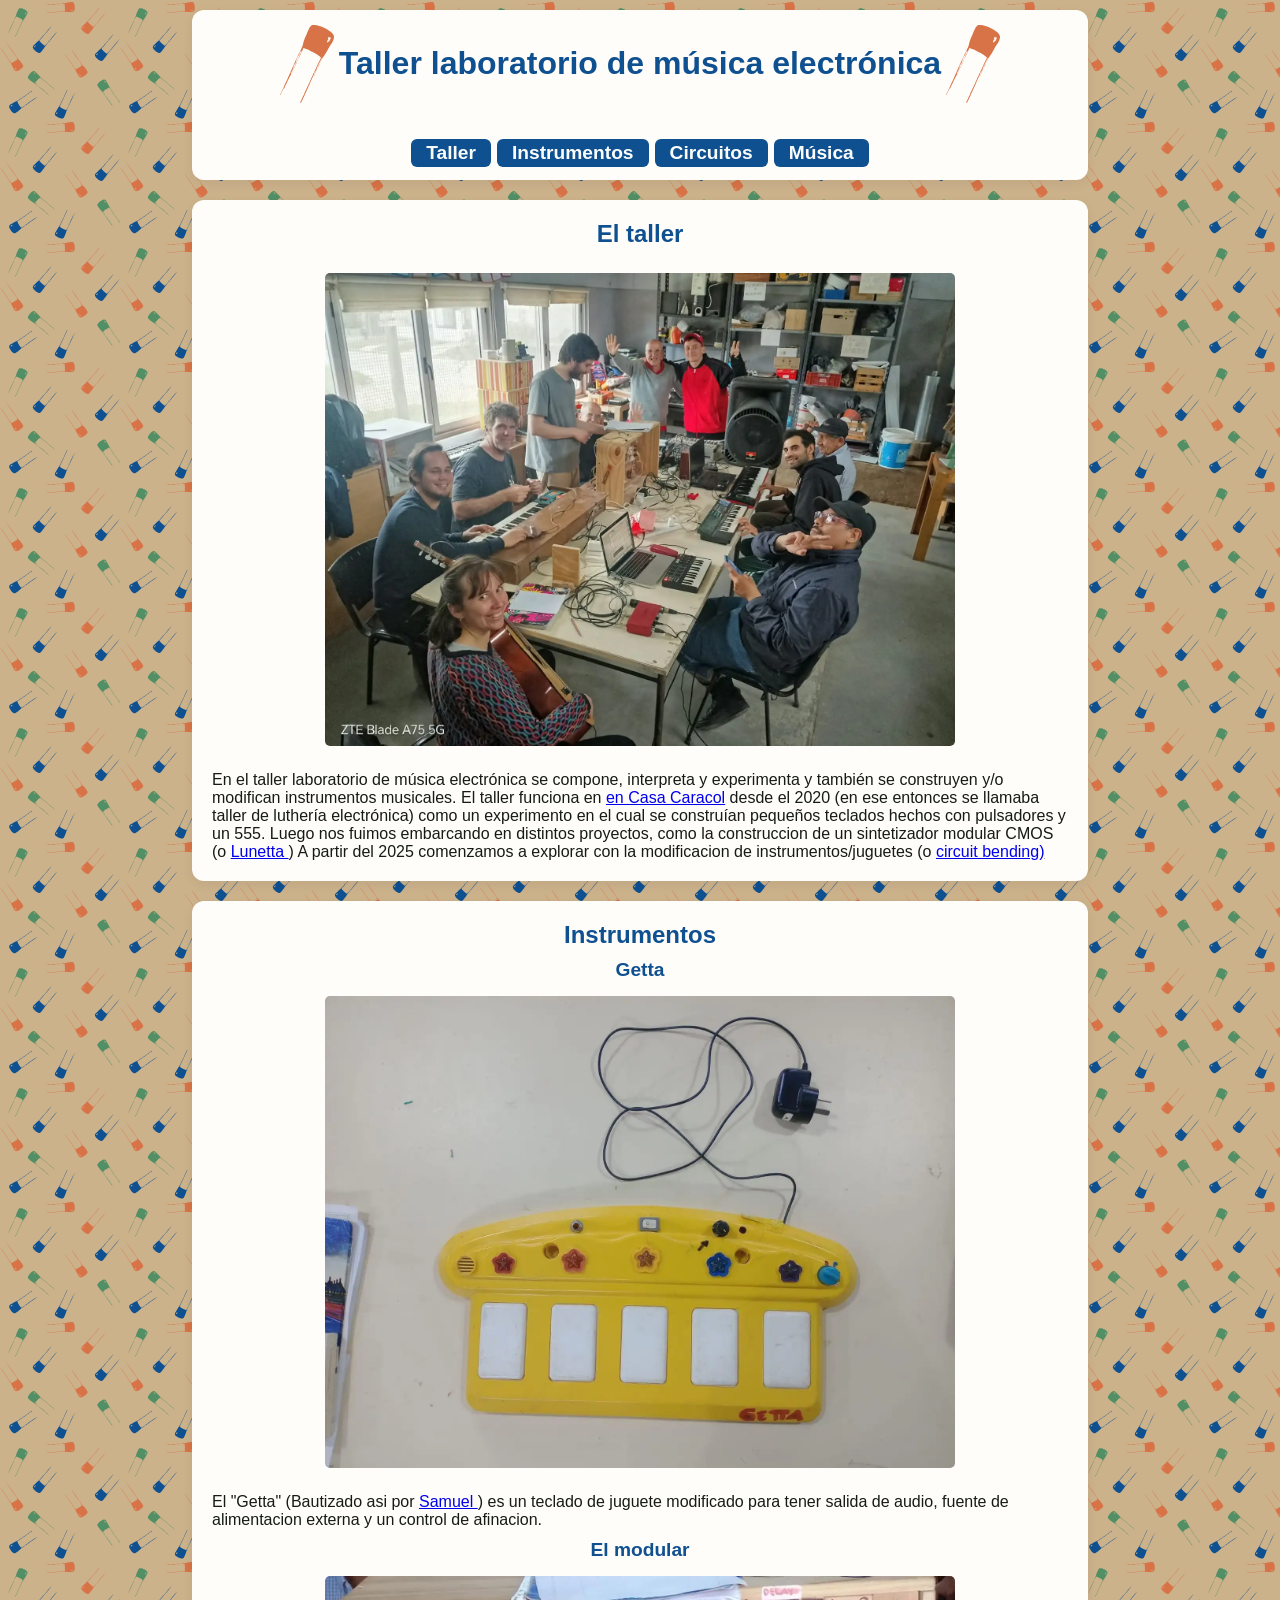
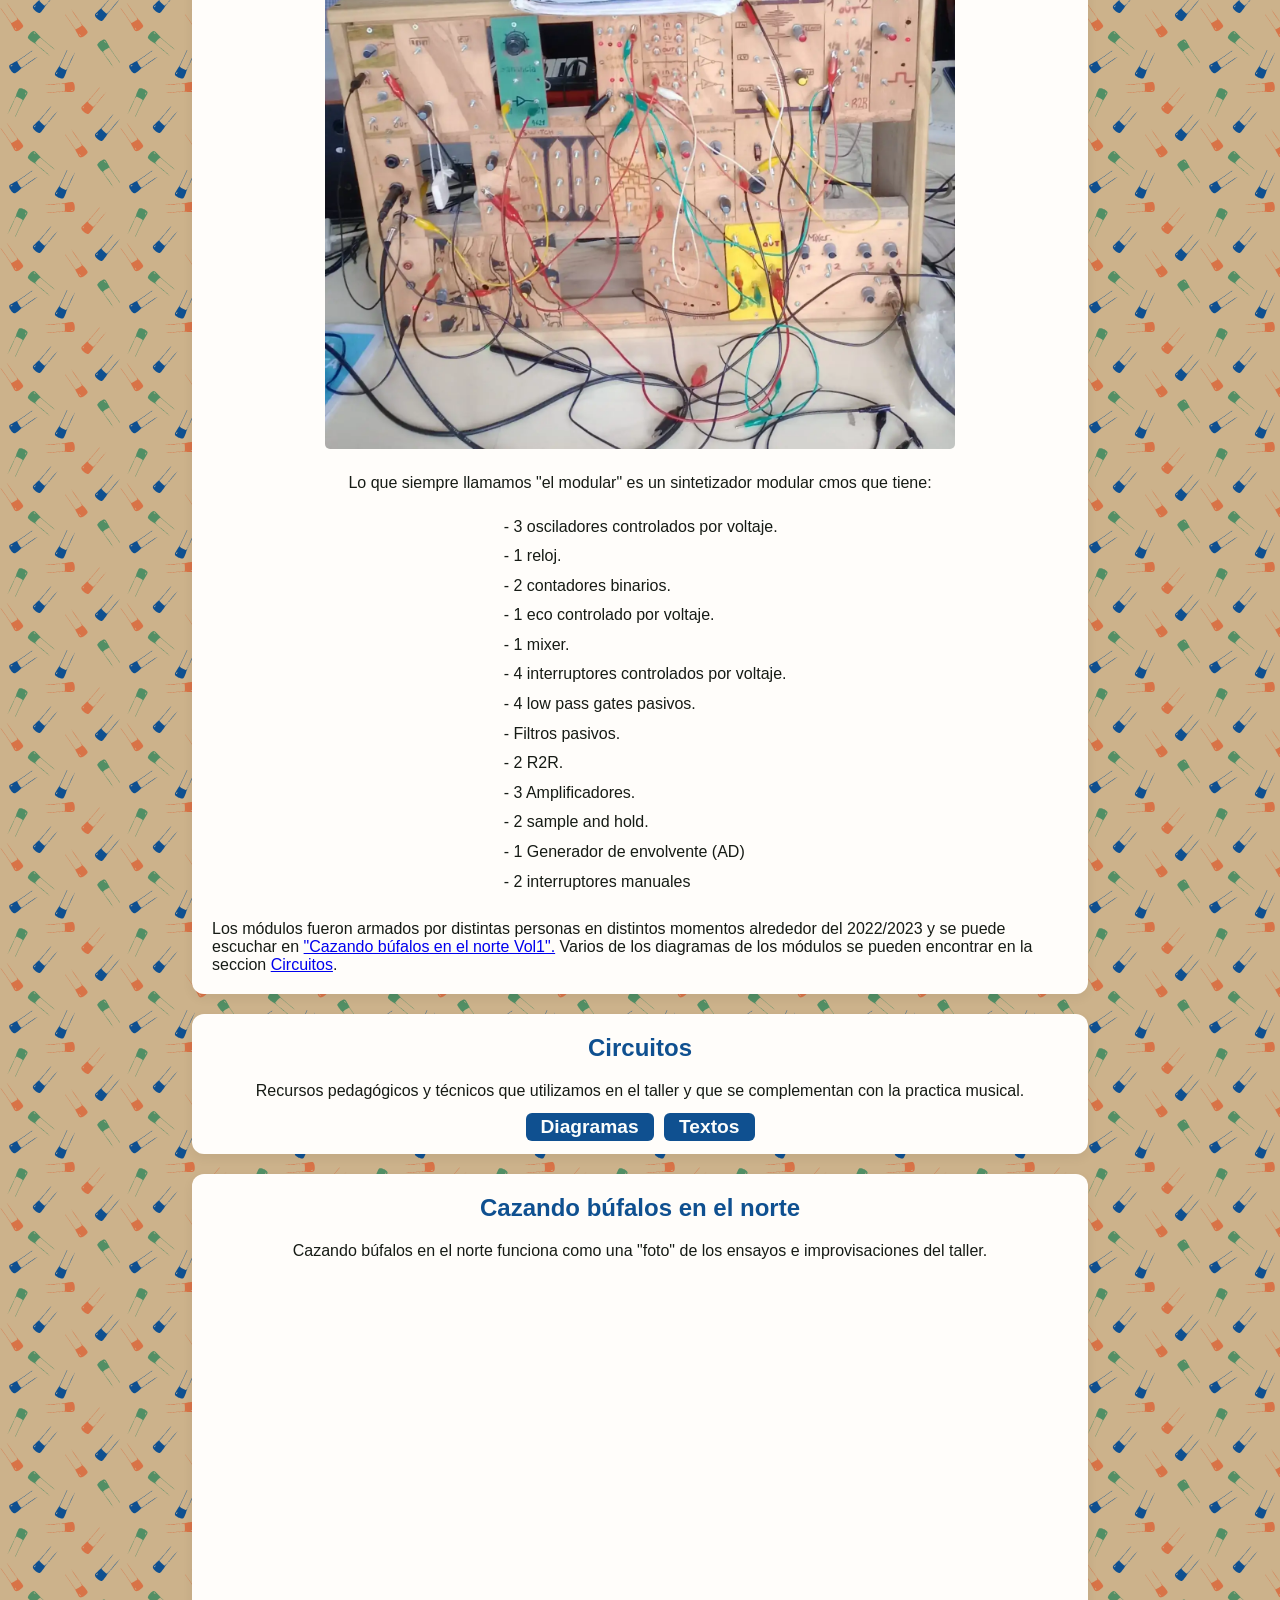
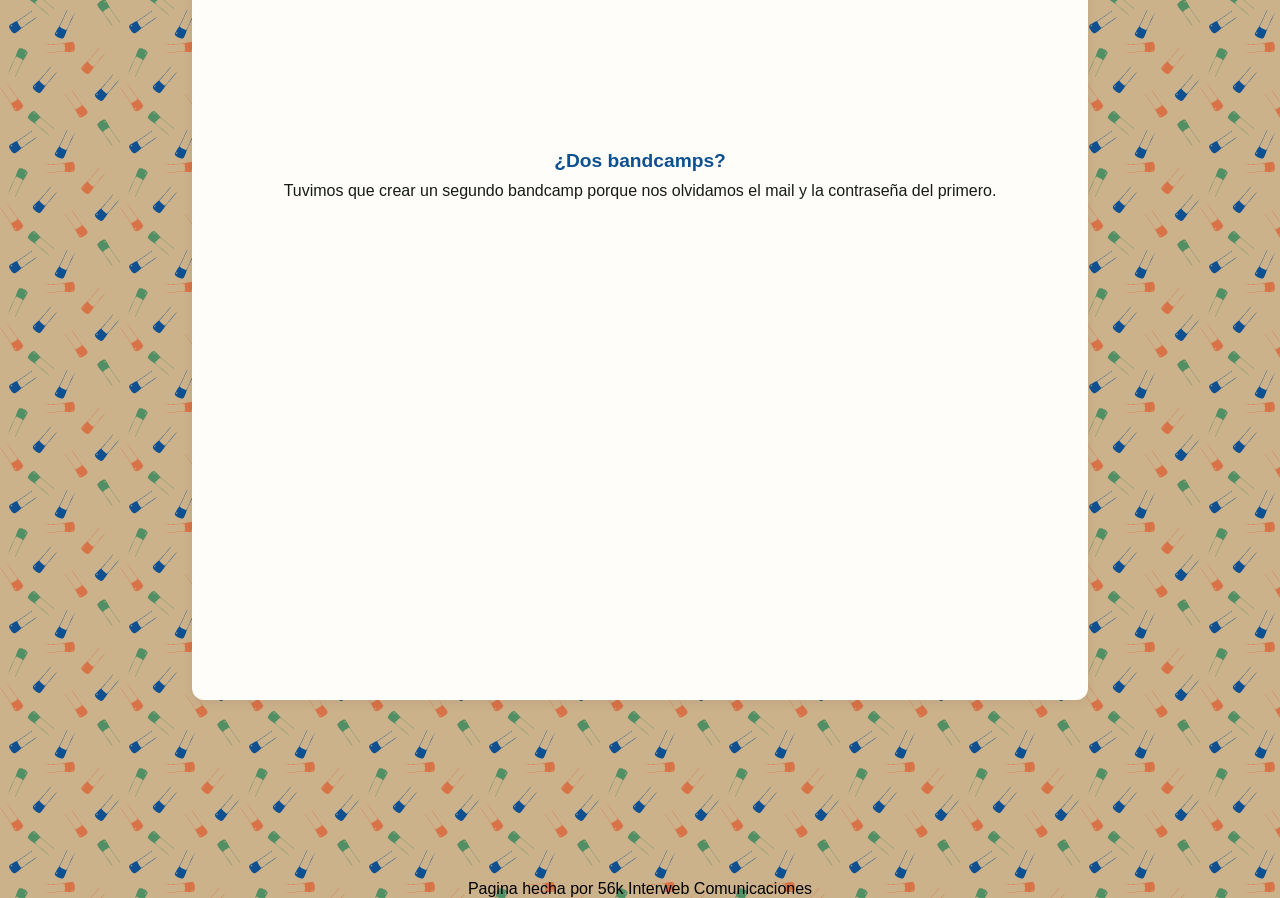
==== commit 71408c33: "agregue cambios de variables para tablet, hice las imagenes del mismo tamaño y en formato webp, agre" ====
--- a/index.html
+++ b/index.html
@@ -37,7 +37,7 @@
                 El taller
             </h2>
 
-            <img src="./assets/taller.jpeg" alt="el taller">
+            <img src="./assets/taller.webp" alt="el taller">
 
             <p>
                 En el taller laboratorio de música electrónica se compone,
@@ -60,7 +60,7 @@
         <section id="instrumentos">
             <h2>Instrumentos </h2>
             <h3>Getta </h3>
-            <img src="./assets/getta1.jpeg" alt="foto del teclado de juguete">
+            <img src="./assets/getta.webp" alt="foto del teclado de juguete">
             <p>
                 El "Getta" (Bautizado asi por <a href="https://sxamcontreras.bandcamp.com/" target="_blank"> Samuel
                 </a>) es
@@ -70,7 +70,7 @@
 
 
             <h3>El modular</h3>
-            <img src="./assets/modular2.jpeg" alt="foto de un sintetizador modular cmos">
+            <img src="./assets/modular2.webp" alt="foto de un sintetizador modular cmos">
             <p>
                 Lo que siempre llamamos "el modular" es un sintetizador modular cmos que tiene:
             </p>
@@ -87,6 +87,8 @@
                 <li>2 R2R.</li>
                 <li>3 Amplificadores.</li>
                 <li>2 sample and hold.</li>
+                <li>1 Generador de envolvente (AD)</li>
+                <li>2 interruptores manuales</li>
             </ul>
 
             <p>
@@ -95,6 +97,8 @@
                 en <a
                     href="https://tallerdelutheriaelectronica.bandcamp.com/album/cazando-b-falos-en-el-norte-vol-1?from=embed">"Cazando
                     búfalos en el norte Vol1".</a>
+                    Varios de los diagramas de los módulos se pueden encontrar en la seccion <a href="#circuitos"> Circuitos</a>.
+                
             </p>
 
         </section>
--- a/estilos/style.css
+++ b/estilos/style.css
@@ -31,7 +31,6 @@
     --color-texto-links: #FBFDFCff;
 
     --ancho-imagen: 85vw;
-    --ancho-imagen-tablet: 50vw;
     --ancho-secciones: 95vw;
     --alto-header: 170px;
     /* tengo que indicar el alto del header distinto a esto porque sino se me van a pegar las tarjetas */
@@ -123,12 +122,9 @@
 
 .lista-modulos {
     list-style-type: "- ";
-    /* Cambia los puntos por un guion y un espacio */
     padding-left: 20px;
-    /* Sangría a la izquierda */
     margin: 12px 0;
     line-height: 1.6;
-    /* Espaciado cómodo entre líneas */
     color: var(--color-texto);
 }
 
@@ -139,7 +135,6 @@
 
 body {
     background-color: var(--color-fondo);
-    /* background-image: url('../assets/fondopagina.svg'); */
     display: flex;
     flex-direction: column;
     align-items: center;
@@ -152,7 +147,7 @@
 }
 
 h1 {
-    font-size: 1.5rem;
+    font-size: 1.2rem;
 }
 
 section h2 {
@@ -165,7 +160,8 @@
     font-size: 1.2rem;
 }
 
-nav ul li a, nav a {
+nav ul li a,
+nav a {
     display: inline-block;
     /* Necesario para que respete bien el padding y margen */
     color: var(--color-texto-links);
@@ -173,10 +169,8 @@
     text-decoration: none;
     font-size: 1.2rem;
     font-weight: bold;
-
     /* Espaciado interno: crea el bloque de fondo sin chocar con los de al lado */
     padding: 3px 15px;
-    /* 8px arriba/abajo, 16px a los lados */
     margin: 3px;
     border-radius: 6px;
 }
@@ -215,8 +209,19 @@
         width: 4rem;
     }
 
-    section img {
-        width: var(--ancho-imagen-tablet);
+    :root {
+        --ancho-imagen: 50vw;
+        --ancho-secciones: 70vw;
+    }
+
+    body {
+        background-color: var(--color-fondo);
+        /* Color beige de respaldo */
+        background-image: url("../assets/fondo_capacitores.svg");
+        background-repeat: repeat;
+        /* Repite la imagen en horizontal y vertical */
+        background-size: 120px 120px;
+        /* Controla el tamaño de cada baldosa del mosaico */
     }
 
     h1 {
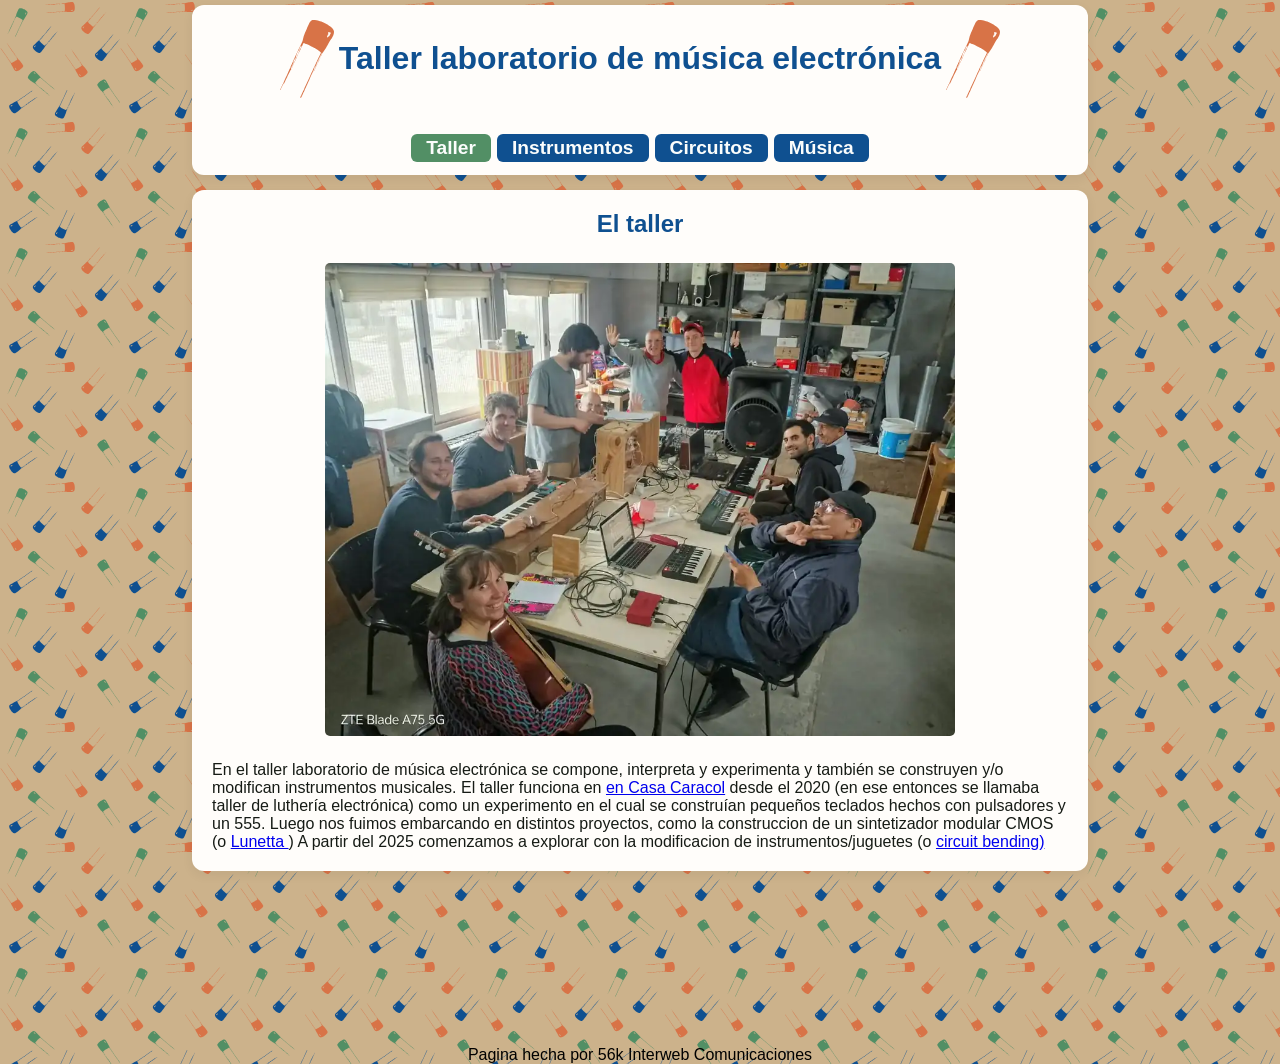
==== commit 380c450c: "arme archivos html separados, indique tamaño de imagenes para optimizar rendimiento y arme galeria d" ====
--- a/index.html
+++ b/index.html
@@ -22,10 +22,10 @@
 
         <nav>
             <ul>
-                <li><a href="#taller">Taller</a></li>
-                <li><a href="#instrumentos"> Instrumentos</a></li>
-                <li><a href="#circuitos"> Circuitos</a></li>
-                <li><a href="#musica"> Música</a></li>
+                <li><a href="./index.html" aria-current="page">Taller</a></li>
+                <li><a href="./instrumentos.html"> Instrumentos</a></li>
+                <li><a href="./circuitos.html"> Circuitos</a></li>
+                <li><a href="./musica.html"> Música</a></li>
             </ul>
         </nav>
 
@@ -37,7 +37,7 @@
                 El taller
             </h2>
 
-            <img src="./assets/taller.webp" alt="el taller">
+            <img src="./assets/taller.webp" alt="el taller" width="1024" height="768">
 
             <p>
                 En el taller laboratorio de música electrónica se compone,
@@ -56,100 +56,6 @@
                 (o <a href="https://en.wikipedia.org/wiki/Circuit_bending" target="_blank"> circuit bending)</a>
             </p>
         </section>
-
-        <section id="instrumentos">
-            <h2>Instrumentos </h2>
-            <h3>Getta </h3>
-            <img src="./assets/getta.webp" alt="foto del teclado de juguete">
-            <p>
-                El "Getta" (Bautizado asi por <a href="https://sxamcontreras.bandcamp.com/" target="_blank"> Samuel
-                </a>) es
-                un teclado de juguete modificado
-                para tener salida de audio, fuente de alimentacion externa y un control de afinacion.
-            </p>
-
-
-            <h3>El modular</h3>
-            <img src="./assets/modular2.webp" alt="foto de un sintetizador modular cmos">
-            <p>
-                Lo que siempre llamamos "el modular" es un sintetizador modular cmos que tiene:
-            </p>
-
-            <ul class="lista-modulos">
-                <li>3 osciladores controlados por voltaje.</li>
-                <li>1 reloj.</li>
-                <li>2 contadores binarios.</li>
-                <li>1 eco controlado por voltaje.</li>
-                <li>1 mixer.</li>
-                <li>4 interruptores controlados por voltaje.</li>
-                <li>4 low pass gates pasivos.</li>
-                <li>Filtros pasivos.</li>
-                <li>2 R2R.</li>
-                <li>3 Amplificadores.</li>
-                <li>2 sample and hold.</li>
-                <li>1 Generador de envolvente (AD)</li>
-                <li>2 interruptores manuales</li>
-            </ul>
-
-            <p>
-                Los módulos fueron armados por distintas personas en distintos momentos alrededor del 2022/2023 y se
-                puede escuchar
-                en <a
-                    href="https://tallerdelutheriaelectronica.bandcamp.com/album/cazando-b-falos-en-el-norte-vol-1?from=embed">"Cazando
-                    búfalos en el norte Vol1".</a>
-                    Varios de los diagramas de los módulos se pueden encontrar en la seccion <a href="#circuitos"> Circuitos</a>.
-                
-            </p>
-
-        </section>
-
-        <section id="circuitos">
-            <h2>
-                Circuitos
-            </h2>
-            <p>
-                Recursos pedagógicos y técnicos que utilizamos en el taller y que se complementan con la practica
-                musical.
-            </p>
-
-            <nav>
-                <a href="https://drive.google.com/drive/folders/1W9xTWzK-E9thPkZ1Pwaa0SHVHJ707I5x?usp=drive_link"
-                    target="_blank"> Diagramas</a>
-
-                <a href="https://drive.google.com/drive/folders/1-6Q19fZo6RvL4JzKr99-4NXZNoeQMdE3?usp=sharing"
-                    target="_blank"> Textos</a>
-            </nav>
-        </section>
-
-        <section id="musica">
-            <h2>
-                Cazando búfalos en el norte
-            </h2>
-            <p>
-                Cazando búfalos en el norte funciona como una "foto"
-                de los ensayos e improvisaciones del taller.
-            </p>
-
-            <iframe title="Bandcamp del taller"
-                src="https://bandcamp.com/EmbeddedPlayer/album=2343134124/size=large/bgcol=ffffff/linkcol=0687f5/transparent=true/"
-                seamless><a href="https://tlme.bandcamp.com/album/cazando-b-falos-en-el-norte-vol-iii"> Link de Bandcamp
-                    del álbum "Cazando búfalos en el norte vol III" de Taller laboratorio de música
-                    electrónica</a></iframe>
-
-            <h3>
-                ¿Dos bandcamps?
-            </h3>
-
-            <p>
-                Tuvimos que crear un segundo bandcamp porque nos olvidamos el mail y la contraseña del primero.
-            </p>
-
-            <iframe title="Primer bandcamp del taller"
-                src="https://bandcamp.com/EmbeddedPlayer/album=859822366/size=large/bgcol=ffffff/linkcol=0687f5/tracklist=false/transparent=true/"
-                seamless><a
-                    href="https://tallerdelutheriaelectronica.bandcamp.com/album/cazando-b-falos-en-el-norte-vol-1">Cazando
-                    búfalos en el norte vol. 1 de Taller de luthería electrónica</a></iframe>
-        </section>
     </main>
 
     <footer>
--- a/estilos/style.css
+++ b/estilos/style.css
@@ -42,23 +42,6 @@
     scroll-behavior: smooth;
 }
 
-section,
-header {
-    border-radius: 12px;
-    padding: 10px;
-    margin: 10px;
-    box-shadow: 0 4px 12px rgba(0, 0, 0, 0.06);
-}
-
-section {
-    background-color: var(--color-superficie);
-}
-
-section p {
-    color: var(--color-texto);
-    margin: 10px;
-}
-
 header {
     background-color: var(--color-fondo-header);
     display: flex;
@@ -104,6 +87,19 @@
     /* Es para que la ultima seccion comience justo despues del header*/
 }
 
+section,
+header {
+    border-radius: 12px;
+    padding: 10px;
+    margin: 5px;
+    box-shadow: 0 4px 12px rgba(0, 0, 0, 0.06);
+}
+
+section p {
+    color: var(--color-texto);
+    margin: 10px;
+}
+
 section {
     display: flex;
     flex-direction: column;
@@ -111,10 +107,15 @@
     align-items: center;
     margin-top: 10px;
     width: var(--ancho-secciones);
+    background-color: var(--color-superficie);
 }
 
 section img {
     width: var(--ancho-imagen);
+    max-width: 100%;
+    /* Evita que se salga de la tarjeta si la pantalla es más angosta */
+    height: auto;
+    /* Recalcula el alto proporcionalmente sin deformar la foto */
     padding: 5px;
     border-radius: 10px;
     margin: 10px;
@@ -157,6 +158,8 @@
 }
 
 h3 {
+    margin: 5px;
+    padding: 5px;
     font-size: 1.2rem;
 }
 
@@ -175,6 +178,14 @@
     border-radius: 6px;
 }
 
+nav a[aria-current="page"] {
+    background-color: var(--color-hover);
+    font-weight: bold;
+}
+
+/* LLeva corchetes en lugar de llaves porque es un selector */
+/* Selecciona un elemento del html (en este caso dentro de los nav a) */
+
 nav ul li a:hover {
     background-color: var(--color-hover);
     border-color: var(--color-bordes);
@@ -186,21 +197,31 @@
     color: var(--color);
 }
 
-iframe {
+.reproductor-bandcamp {
     width: 100%;
     max-width: 350px;
     /* Ancho estándar de Bandcamp */
-    min-height: 470px;
+    height: 470px;
     /* Alto necesario para que se vea el reproductor grande */
     border: 0;
     display: block;
     margin: 5px;
 }
 
+.galeria-bandcamp {
+    display: flex;
+    flex-direction: column;
+    align-items: center;
+    /* Centra los reproductores horizontalmente */
+    gap: 20px;
+    /* Espacio entre reproductores */
+    margin: 10px 0;
+}
+
 footer nav {
     display: flex;
     justify-content: center;
-    margin: 10px;
+    margin: 5px;
 }
 
 @media (min-width: 768px) {
@@ -231,4 +252,10 @@
     h2 {
         font-size: 1.7rem;
     }
+
+    .galeria-bandcamp {
+        flex-direction: row;
+        justify-content: center;
+        flex-wrap: wrap;
+    }
 }
